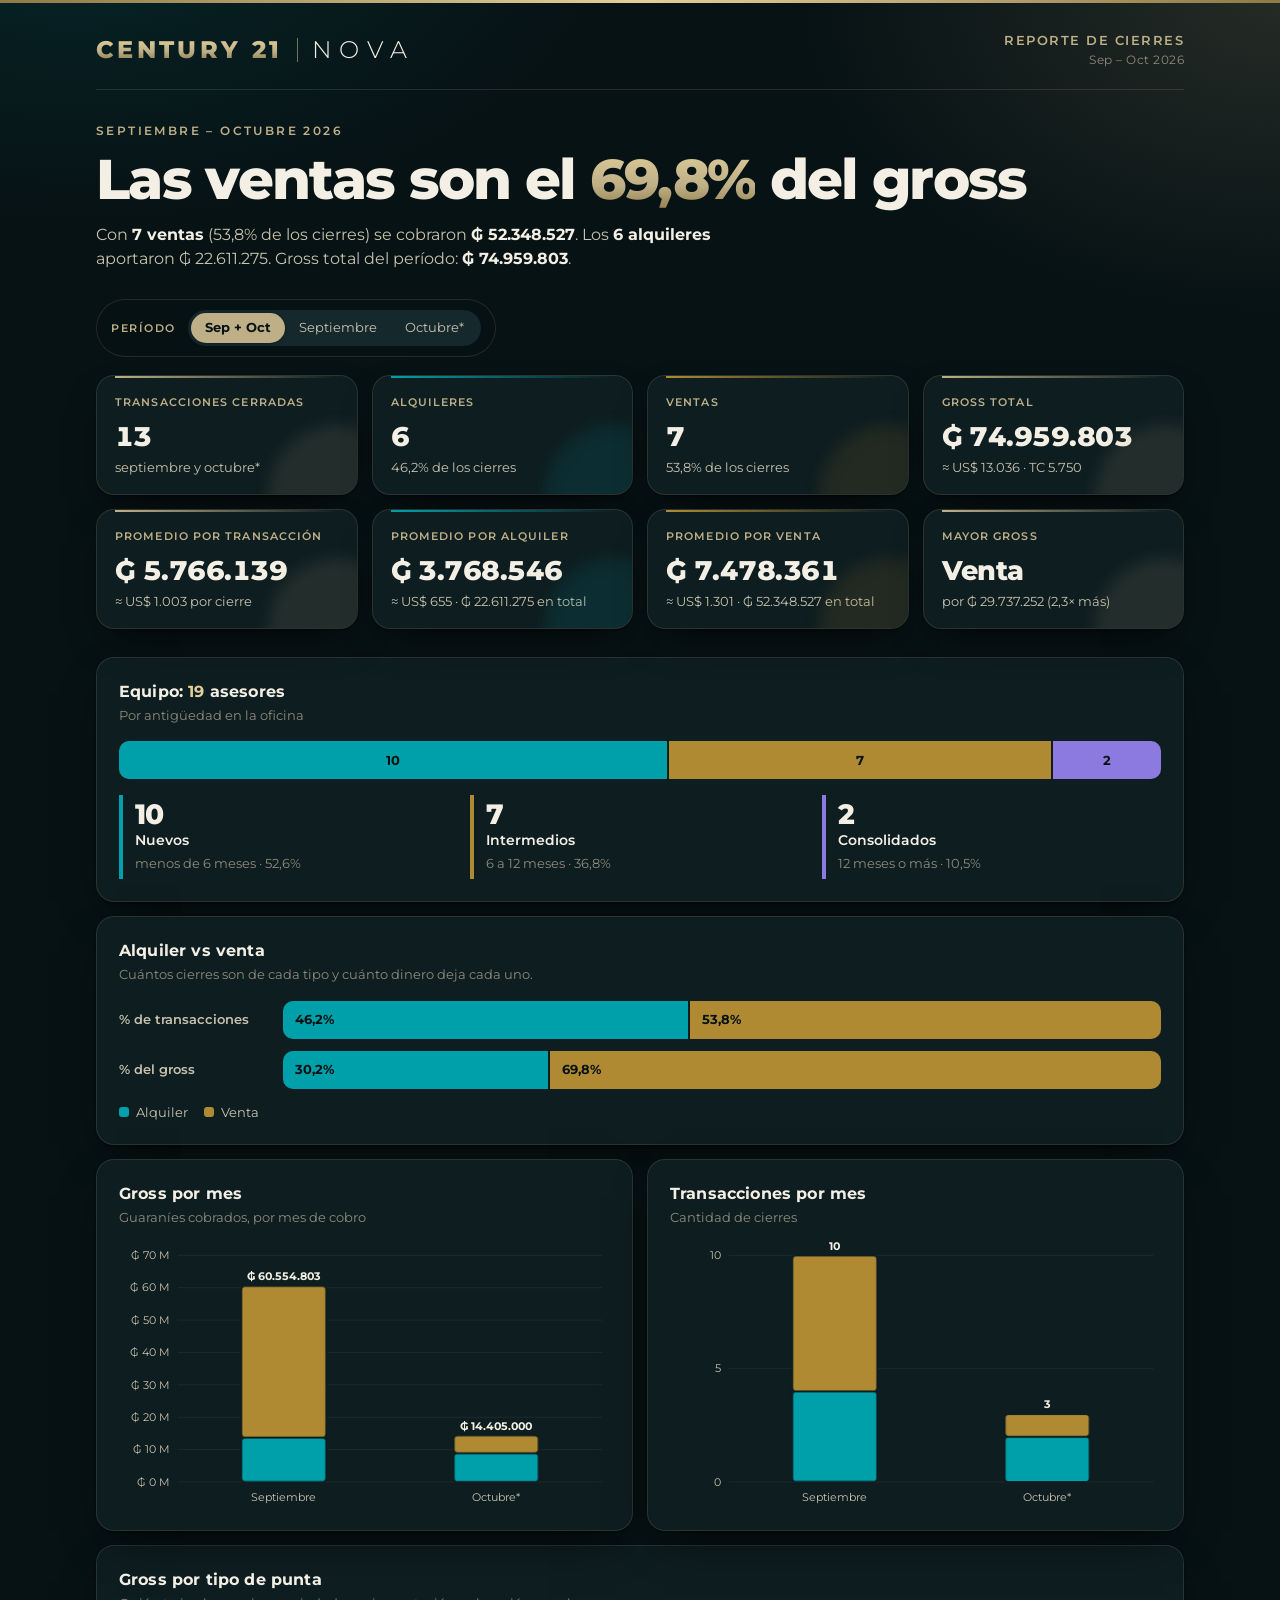
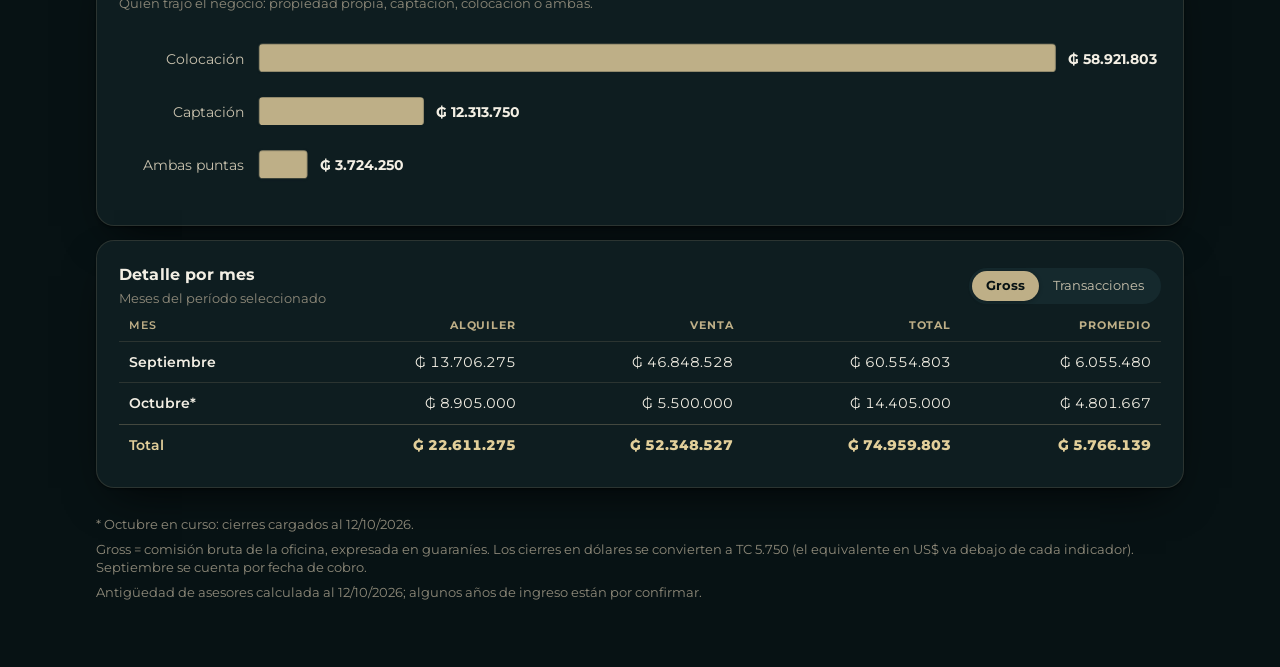
==== index.html @ 6dab2c0c "Reporte de cierres Century 21 Nova (sep-oct 2026) Co-Authored-By: Claude Opus 5.5 <noreply@anthropic" ====
<!doctype html>
<html lang="es">
<head>
<meta charset="utf-8">
<meta name="viewport" content="width=device-width, initial-scale=1">
<meta name="robots" content="noindex, nofollow">
<title>Cierres Nova Sep–Oct</title>
<meta name="description" content="Reporte de cierres de Century 21 Nova, septiembre y octubre 2026: equipo, alquileres vs ventas, gross y promedios.">
<link rel="preconnect" href="https://fonts.googleapis.com">
<link rel="preconnect" href="https://fonts.gstatic.com" crossorigin>
<link rel="stylesheet" href="https://fonts.googleapis.com/css2?family=Montserrat:wght@300;400;600;700;800&display=swap">
<link rel="stylesheet" href="style.css">
</head>
<body>
<div class="wrap">

  <header class="top">
    <div class="logo-c21" role="img" aria-label="Century 21 Nova">
      <span class="word">CENTURY 21</span><span class="bar"></span><span class="nova">NOVA</span>
    </div>
    <div class="meta"><b>Reporte de cierres</b>Sep – Oct 2026</div>
  </header>

  <section class="hero">
    <div class="eyebrow" id="eyebrow">Septiembre – octubre 2026</div>
    <h1><span id="heroLead">Las ventas son el</span> <span class="grad" id="heroPct">—</span> del gross</h1>
    <p id="heroTxt"></p>
  </section>

  <nav class="filtro" aria-label="Filtrar por mes">
    <span>Período</span>
    <div class="seg" id="periodo" role="group" aria-label="Período">
      <button type="button" data-p="todo" aria-pressed="true">Sep + Oct</button>
      <button type="button" data-p="sep" aria-pressed="false">Septiembre</button>
      <button type="button" data-p="oct" aria-pressed="false">Octubre*</button>
    </div>
  </nav>

  <section class="kpis" aria-label="Indicadores principales">
    <div class="kpi"><small>Transacciones cerradas</small><div class="v" data-n="total" data-f="int">0</div><div class="s" id="sTotal"></div></div>
    <div class="kpi alq"><small>Alquileres</small><div class="v" data-n="alqN" data-f="int">0</div><div class="s" id="sAlq"></div></div>
    <div class="kpi ven"><small>Ventas</small><div class="v" data-n="venN" data-f="int">0</div><div class="s" id="sVen"></div></div>
    <div class="kpi"><small>Gross total</small><div class="v" data-n="gross" data-f="gs">0</div><div class="s" id="sGross"></div></div>
  </section>
  <section class="kpis second" aria-label="Promedios">
    <div class="kpi"><small>Promedio por transacción</small><div class="v" data-n="avg" data-f="gs">0</div><div class="s" id="sAvg"></div></div>
    <div class="kpi alq"><small>Promedio por alquiler</small><div class="v" data-n="avgAlq" data-f="gs">0</div><div class="s" id="sAvgAlq"></div></div>
    <div class="kpi ven"><small>Promedio por venta</small><div class="v" data-n="avgVen" data-f="gs">0</div><div class="s" id="sAvgVen"></div></div>
    <div class="kpi"><small>Mayor gross</small><div class="v" id="winner">—</div><div class="s" id="diff"></div></div>
  </section>

  <section class="card versus">
    <h2>Equipo: <span id="nEquipo">19</span> asesores</h2>
    <p class="sub">Por antigüedad en la oficina</p>
    <div class="bar100 team" id="bEquipo"></div>
    <div class="team-list" id="equipo"></div>
  </section>

  <section class="card versus">
    <h2>Alquiler vs venta</h2>
    <p class="sub">Cuántos cierres son de cada tipo y cuánto dinero deja cada uno.</p>
    <div class="vs-row"><span>% de transacciones</span><div class="bar100" id="bTrans"></div></div>
    <div class="vs-row"><span>% del gross</span><div class="bar100" id="bGross"></div></div>
    <div class="legend"><span style="--c:var(--alq)">Alquiler</span><span style="--c:var(--ven)">Venta</span></div>
  </section>

  <section class="grid2">
    <div class="card"><h2>Gross por mes</h2><p class="sub">Guaraníes cobrados, por mes de cobro</p><svg class="chart" id="cGross" role="img" aria-label="Gross por mes, alquiler y venta"></svg></div>
    <div class="card"><h2>Transacciones por mes</h2><p class="sub">Cantidad de cierres</p><svg class="chart" id="cTrans" role="img" aria-label="Transacciones por mes, alquiler y venta"></svg></div>
  </section>

  <section class="card" style="margin-bottom:14px">
    <h2>Gross por tipo de punta</h2>
    <p class="sub">Quién trajo el negocio: propiedad propia, captación, colocación o ambas.</p>
    <svg class="chart" id="cLados" role="img" aria-label="Gross por tipo de punta"></svg>
  </section>

  <section class="card">
    <div class="head-row">
      <div><h2>Detalle por mes</h2><p class="sub" style="margin-bottom:0">Meses del período seleccionado</p></div>
      <div class="seg" id="vista" role="group" aria-label="Vista">
        <button type="button" data-v="gross" aria-pressed="true">Gross</button>
        <button type="button" data-v="trans" aria-pressed="false">Transacciones</button>
      </div>
    </div>
    <div class="scroll"><table id="tbl"></table></div>
  </section>

  <footer class="foot">
    <p>* Octubre en curso: cierres cargados al 12/10/2026.</p>
    <p>Gross = comisión bruta de la oficina, expresada en guaraníes. Los cierres en dólares se convierten a TC 5.750 (el equivalente en US$ va debajo de cada indicador). Septiembre se cuenta por fecha de cobro.</p>
    <p>Antigüedad de asesores calculada al 12/10/2026; algunos años de ingreso están por confirmar.</p>
  </footer>
</div>
<div class="tip" id="tip" role="status"></div>

<script>
/* Datos agregados (sin nombres de clientes ni teléfonos) */
/* Octubre: cierres al 12/10 (mes en curso). Montos en Gs convertidos a USD con TC 5.750 */
const TC = 5750;
const D = {
  meses: ['Septiembre', 'Octubre*'],
  alq:  { n: [4, 2], g: [2383.70, 1430000 / TC + 1300] },
  ven:  { n: [6, 1], g: [8147.57, 5500000 / TC] },
  lados: [
    { k: 'Colocación',   n: [8, 1], g: [8947.27, 1300] },
    { k: 'Captación',    n: [1, 1], g: [1185.00, 5500000 / TC] },
    { k: 'Ambas puntas', n: [1, 1], g: [399.00, 1430000 / TC] }
  ],
  /* Asesores por antigüedad al 12/10/2026 (años de ingreso por confirmar) */
  equipo: [
    { k: 'Nuevos', d: 'menos de 6 meses', n: 10, c: 'var(--alq)' },
    { k: 'Intermedios', d: '6 a 12 meses', n: 7, c: 'var(--ven)' },
    { k: 'Consolidados', d: '12 meses o más', n: 2, c: 'var(--aqua)' }
  ]
};
const PERIODOS = {
  todo: { idx: [0, 1], label: 'septiembre y octubre*', eyebrow: 'Septiembre – octubre 2026' },
  sep:  { idx: [0],    label: 'septiembre', eyebrow: 'Septiembre 2026 · último mes cerrado' },
  oct:  { idx: [1],    label: 'octubre* (en curso)', eyebrow: 'Octubre 2026 · en curso al 12/10' }
};

const sum = a => a.reduce((x, y) => x + y, 0);
const pick = (arr, idx) => idx.map(i => arr[i]);
const div = (a, b) => b ? a / b : 0;
/* Moneda principal: guaraníes. Los datos están en USD y se convierten con TC */
const fmtN = v => Math.round(v).toLocaleString('es-PY');
const gs = v => '₲ ' + fmtN(v * TC);          // USD -> texto en Gs
const gsRaw = v => '₲ ' + fmtN(v);            // valor ya en Gs
const gsM = v => '₲ ' + (v / 1e6).toLocaleString('es-PY', { maximumFractionDigits: 1 }) + ' M';
const dol = v => 'US$ ' + fmtN(v);
const pct = v => (v * 100).toFixed(1).replace('.', ',') + '%';
const $ = s => document.querySelector(s);
const NS = 'http://www.w3.org/2000/svg';
const el = (tag, attrs = {}, parent) => {
  const e = document.createElementNS(NS, tag);
  for (const k in attrs) e.setAttribute(k, attrs[k]);
  if (parent) parent.appendChild(e);
  return e;
};
const reduce = matchMedia('(prefers-reduced-motion: reduce)').matches;
const twoFrames = fn => requestAnimationFrame(() => requestAnimationFrame(fn));

function totales(idx) {
  const T = {
    alqN: sum(pick(D.alq.n, idx)), venN: sum(pick(D.ven.n, idx)),
    alqG: sum(pick(D.alq.g, idx)), venG: sum(pick(D.ven.g, idx))
  };
  T.total = T.alqN + T.venN; T.gross = T.alqG + T.venG;
  T.avg = div(T.gross, T.total); T.avgAlq = div(T.alqG, T.alqN); T.avgVen = div(T.venG, T.venN);
  return T;
}
let T = totales([0, 1]);

/* ---- Tooltip ---- */
const tip = $('#tip');
function showTip(e, html) {
  tip.innerHTML = html; tip.classList.add('on');
  const w = tip.offsetWidth;
  tip.style.left = Math.min(innerWidth - w - 8, Math.max(8, e.clientX + 14)) + 'px';
  tip.style.top = (e.clientY + 16) + 'px';
}
const hideTip = () => tip.classList.remove('on');

/* ---- Equipo (no depende del filtro) ---- */
(function () {
  const tot = sum(D.equipo.map(e => e.n)), bar = $('#bEquipo'), list = $('#equipo');
  $('#nEquipo').textContent = tot;
  D.equipo.forEach(e => {
    const i = document.createElement('i'); i.style.background = e.c; i.textContent = e.n;
    i.title = `${e.k} (${e.d}): ${e.n} asesores`;
    bar.appendChild(i);
    twoFrames(() => { i.style.width = (e.n / tot * 100) + '%'; });
    const li = document.createElement('div'); li.className = 'team-item'; li.style.setProperty('--c', e.c);
    li.innerHTML = `<b>${e.n}</b><span>${e.k}</span><small>${e.d} · ${pct(e.n / tot)}</small>`;
    list.appendChild(li);
  });
})();

/* ---- Contadores animados (desde el valor actual al nuevo) ---- */
function contadores() {
  document.querySelectorAll('[data-n]').forEach(n => {
    const end = T[n.dataset.n], f = n.dataset.f === 'gs' ? gs : v => Math.round(v);
    const start = Number(n.dataset.cur || 0); n.dataset.cur = end;
    if (reduce) { n.textContent = f(end); return; }
    const t0 = performance.now(), dur = 800;
    const tick = t => {
      const p = Math.min(1, (t - t0) / dur), e = 1 - Math.pow(1 - p, 3);
      n.textContent = f(start + (end - start) * e);
      if (p < 1) requestAnimationFrame(tick);
    };
    requestAnimationFrame(tick);
  });
}

/* ---- Barras 100% ---- */
function bar100(id, a, v, label) {
  const box = $(id), tot = a + v;
  if (!box.children.length) {
    ['a', 'v'].forEach(c => { const i = document.createElement('i'); i.className = c; box.appendChild(i); });
  }
  [[box.children[0], a, 'Alquiler: '], [box.children[1], v, 'Venta: ']].forEach(([i, x, name]) => {
    i.textContent = x ? pct(div(x, tot)) : '';
    i.title = name + label(x);
    twoFrames(() => { i.style.width = (div(x, tot) * 100) + '%'; });
  });
}

/* ---- Columnas apiladas por mes (los meses fuera del filtro quedan atenuados) ---- */
function stacked(id, a, v, fmt, title, idx, tickFmt = fmt) {
  const svg = $(id); svg.innerHTML = '';
  const W = 520, H = 280, m = { l: 62, r: 8, t: 12, b: 28 }, iw = W - m.l - m.r, ih = H - m.t - m.b;
  svg.setAttribute('viewBox', `0 0 ${W} ${H}`);
  const tot = a.map((x, i) => x + v[i]);
  const rawMax = Math.max(...tot), mag = Math.pow(10, Math.floor(Math.log10(rawMax)));
  const step = mag / (rawMax / mag > 5 ? 1 : 2), max = Math.ceil(rawMax / step) * step;
  for (let t = 0; t <= max + 1e-9; t += step) {
    const y = m.t + ih - t / max * ih;
    el('line', { x1: m.l, x2: W - m.r, y1: y, y2: y, class: 'grid' }, svg);
    el('text', { x: m.l - 8, y: y + 4, 'text-anchor': 'end' }, svg).textContent = tickFmt(t);
  }
  const cols = D.meses.length, bw = Math.min(90, iw / cols * .5);
  D.meses.forEach((mes, i) => {
    const off = !idx.includes(i);
    const cx = m.l + iw / cols * (i + .5);
    const g = el('g', { class: 'grow' + (off ? ' off' : ''), style: `animation-delay:${i * .1}s` }, svg);
    let y = m.t + ih;
    [[a[i], 'alq', 'Alquiler'], [v[i], 'ven', 'Venta']].forEach(([val, c, name]) => {
      if (!val) return;
      const h = val / max * ih; y -= h;
      const r = el('rect', { x: cx - bw / 2, y, width: bw, height: h, rx: 4, class: 'seg', fill: `var(--${c})` }, g);
      r.addEventListener('mousemove', e => showTip(e, `<b>${mes} · ${name}</b>${title}: ${fmt(val)}`));
      r.addEventListener('mouseleave', hideTip);
    });
    el('text', { x: cx, y: H - 8, 'text-anchor': 'middle', class: off ? 'off' : '' }, svg).textContent = mes;
    el('text', { x: cx, y: y - 6, 'text-anchor': 'middle', class: 'val' + (off ? ' off' : '') }, svg).textContent = fmt(tot[i]);
  });
}

/* ---- Barras horizontales: lados ---- */
function lados(idx) {
  const svg = $('#cLados'); svg.innerHTML = '';
  const rows = D.lados.map(d => ({ k: d.k, n: sum(pick(d.n, idx)), g: sum(pick(d.g, idx)) }))
    .filter(d => d.n).sort((x, y) => y.g - x.g);
  const W = 900, rowH = 46, m = { l: 120, r: 90, t: 6 }, H = m.t + rowH * rows.length + 6;
  svg.setAttribute('viewBox', `0 0 ${W} ${H}`);
  const max = Math.max(...rows.map(d => d.g)), iw = W - m.l - m.r;
  rows.forEach((d, i) => {
    const y = m.t + i * rowH, w = d.g / max * iw;
    el('text', { x: m.l - 12, y: y + 24, 'text-anchor': 'end' }, svg).textContent = d.k;
    const r = el('rect', { x: m.l, y: y + 6, width: w, height: 26, rx: 4, class: 'seg growx', fill: 'var(--gold)', style: `animation-delay:${i * .08}s` }, svg);
    el('text', { x: m.l + w + 10, y: y + 24, class: 'val' }, svg).textContent = gs(d.g);
    r.addEventListener('mousemove', e => showTip(e, `<b>${d.k}</b>${d.n} cierres · ${gs(d.g)}<br>Promedio ${gs(d.g / d.n)} · ${pct(div(d.g, T.gross))} del gross`));
    r.addEventListener('mouseleave', hideTip);
  });
}

/* ---- Tabla (vista alternable) ---- */
let vista = 'gross', sel = PERIODOS.todo.idx;
function table() {
  const g = vista === 'gross', f = g ? gs : String;
  const A = g ? D.alq.g : D.alq.n, V = g ? D.ven.g : D.ven.n;
  let h = `<thead><tr><th>Mes</th><th>Alquiler</th><th>Venta</th><th>Total</th>${g ? '<th>Promedio</th>' : ''}</tr></thead><tbody>`;
  sel.forEach(i => {
    const tn = D.alq.n[i] + D.ven.n[i];
    h += `<tr><td>${D.meses[i]}</td><td>${f(A[i])}</td><td>${f(V[i])}</td><td>${f(A[i] + V[i])}</td>${g ? `<td>${gs(div(D.alq.g[i] + D.ven.g[i], tn))}</td>` : ''}</tr>`;
  });
  const sa = sum(pick(A, sel)), sv = sum(pick(V, sel));
  h += `</tbody><tfoot><tr><td>Total</td><td>${f(sa)}</td><td>${f(sv)}</td><td>${f(sa + sv)}</td>${g ? `<td>${gs(T.avg)}</td>` : ''}</tr></tfoot>`;
  $('#tbl').innerHTML = h;
}
document.querySelectorAll('#vista button').forEach(b => b.addEventListener('click', () => {
  document.querySelectorAll('#vista button').forEach(x => x.setAttribute('aria-pressed', x === b));
  vista = b.dataset.v; table();
}));

/* ---- Render según período ---- */
function render(key) {
  const P = PERIODOS[key]; sel = P.idx; T = totales(sel);
  const ganaVenta = T.venG >= T.alqG, may = ganaVenta ? T.venG : T.alqG;
  $('#heroLead').textContent = ganaVenta ? 'Las ventas son el' : 'Los alquileres son el';
  $('#heroPct').textContent = pct(div(may, T.gross));
  $('#heroTxt').innerHTML =
    `Con <strong>${T.venN} ${T.venN === 1 ? "venta" : "ventas"}</strong> (${pct(div(T.venN, T.total))} de los cierres) se cobraron <strong>${gs(T.venG)}</strong>. ` +
    `${T.alqN === 1 ? "El" : "Los"} <strong>${T.alqN} ${T.alqN === 1 ? "alquiler" : "alquileres"}</strong> ${T.alqN === 1 ? "aportó" : "aportaron"} ${gs(T.alqG)}. Gross total del período: <strong>${gs(T.gross)}</strong>.`;
  $("#sTotal").textContent = P.label;
  $("#eyebrow").textContent = P.eyebrow;
  $('#sAlq').textContent = pct(div(T.alqN, T.total)) + ' de los cierres';
  $('#sVen').textContent = pct(div(T.venN, T.total)) + ' de los cierres';
  $('#sAvgAlq').textContent = '≈ ' + dol(T.avgAlq) + ' · ' + gs(T.alqG) + ' en total';
  $('#sAvgVen').textContent = '≈ ' + dol(T.avgVen) + ' · ' + gs(T.venG) + ' en total';
  $('#sGross').textContent = '≈ ' + dol(T.gross) + ' · TC ' + fmtN(TC);
  $('#sAvg').textContent = '≈ ' + dol(T.avg) + ' por cierre';
  $('#winner').textContent = ganaVenta ? 'Venta' : 'Alquiler';
  const menor = Math.min(T.venG, T.alqG);
  $('#diff').textContent = 'por ' + gs(Math.abs(T.venG - T.alqG)) + (menor ? ' (' + (may / menor).toFixed(1).replace('.', ',') + '× más)' : '');
  contadores();
  bar100('#bTrans', T.alqN, T.venN, x => x + ' cierres');
  bar100('#bGross', T.alqG, T.venG, gs);
  stacked('#cGross', D.alq.g.map(x => x * TC), D.ven.g.map(x => x * TC), gsRaw, 'Gross', sel, gsM);
  stacked('#cTrans', D.alq.n, D.ven.n, v => String(v), 'Cierres', sel);
  lados(sel);
  table();
}

document.querySelectorAll('#periodo button').forEach(b => b.addEventListener('click', () => {
  document.querySelectorAll('#periodo button').forEach(x => x.setAttribute('aria-pressed', x === b));
  render(b.dataset.p);
}));
render('todo');
</script>
</body>
</html>
---- style.css ----
/* Reporte de cierres · Century 21 Nova — hoja de estilos
   Tema: dorado sobre negro petróleo */
:root {
  color-scheme: dark;
  --bg: #071214;            /* negro petróleo */
  --bg-glow-1: rgba(0, 160, 170, .14);
  --bg-glow-2: rgba(190, 175, 135, .16);
  --surface: #0e1d20;
  --surface-2: #15292d;
  --border: rgba(190, 175, 135, .16);
  --text: #f3efe4;
  --text-2: #c9c2ae;
  --text-3: #8f8a7a;
  --grid: rgba(243, 239, 228, .07);
  --gold: #beaf87;          /* dorado Century 21 */
  --gold-hi: #e2cf9a;
  --gold-lo: #8f7a45;
  --alq: #00a0aa;           /* alquiler  — petróleo */
  --ven: #b08a33;           /* venta     — dorado   */
  --aqua: #8c7ae0;          /* 3.ª serie (equipo)   */
  --on-mark: #071214;
  --shadow: 0 1px 2px rgba(0,0,0,.5), 0 18px 44px -18px rgba(0,0,0,.85);
  --radius: 18px;
  --font: "Montserrat", "Segoe UI", system-ui, -apple-system, Arial, sans-serif;
}

* { box-sizing: border-box; margin: 0; }
html { scroll-behavior: smooth; }
body {
  font-family: var(--font);
  background:
    radial-gradient(900px 520px at 6% -10%, var(--bg-glow-1), transparent 60%),
    radial-gradient(800px 520px at 100% 0%, var(--bg-glow-2), transparent 60%),
    var(--bg);
  background-attachment: fixed;
  color: var(--text);
  line-height: 1.5;
  -webkit-font-smoothing: antialiased;
}
body::before {               /* filete dorado superior */
  content: ""; position: fixed; inset: 0 0 auto 0; height: 3px; z-index: 5;
  background: linear-gradient(90deg, var(--gold-lo), var(--gold-hi), var(--gold-lo));
}
.wrap { max-width: 1120px; margin: 0 auto; padding: 32px 16px 64px; }

/* ---------- Cabecera / logo ---------- */
.top {
  display: flex; justify-content: space-between; align-items: center; gap: 12px;
  margin-bottom: 32px; padding-bottom: 20px; border-bottom: 1px solid var(--border);
}
.logo-c21 { display: flex; align-items: center; gap: 14px; text-decoration: none; }
.logo-c21 .word {
  font-weight: 800; font-size: clamp(18px, 3vw, 24px); letter-spacing: .14em; line-height: 1;
  background: linear-gradient(180deg, var(--gold-hi), var(--gold) 55%, var(--gold-lo));
  -webkit-background-clip: text; background-clip: text; color: transparent;
}
.logo-c21 .bar { width: 1px; align-self: stretch; background: var(--gold); opacity: .6; }
.logo-c21 .nova {
  font-weight: 300; font-size: clamp(18px, 3vw, 24px); letter-spacing: .32em; color: var(--text); line-height: 1;
}
.top .meta { font-size: 12px; color: var(--text-3); text-align: right; letter-spacing: .04em; }
.top .meta b { display: block; color: var(--gold); font-weight: 600; font-size: 12.5px; letter-spacing: .12em; text-transform: uppercase; }
.seg button:focus-visible { outline: 2px solid var(--gold); outline-offset: 2px; }

/* ---------- Hero ---------- */
.hero { margin-bottom: 28px; }
.eyebrow { font-size: 12px; letter-spacing: .2em; text-transform: uppercase; color: var(--gold); font-weight: 600; }
.hero h1 {
  font-size: clamp(30px, 6vw, 56px); line-height: 1.05; letter-spacing: -.03em; margin: 10px 0 14px; font-weight: 800;
}
.grad {
  background: linear-gradient(180deg, var(--gold-hi), var(--gold) 60%, var(--gold-lo));
  -webkit-background-clip: text; background-clip: text; color: transparent;
}
.hero p { color: var(--text-2); max-width: 640px; font-size: 16px; }
.hero strong { color: var(--text); }

/* ---------- KPIs ---------- */
.kpis { display: grid; grid-template-columns: repeat(4, 1fr); gap: 14px; margin-bottom: 14px; }
.kpi {
  position: relative; overflow: hidden; background: var(--surface); border: 1px solid var(--border);
  border-radius: var(--radius); padding: 18px 18px 16px; box-shadow: var(--shadow);
  transition: transform .2s; animation: rise .6s both;
}
.kpi:hover { transform: translateY(-3px); border-color: rgba(190, 175, 135, .45); }
.kpi::after {
  content: ""; position: absolute; inset: auto -20% -60% auto; width: 140px; height: 140px; border-radius: 50%;
  background: var(--accent, var(--gold)); opacity: .12; filter: blur(8px);
}
.kpi::before {
  content: ""; position: absolute; left: 18px; right: 18px; top: 0; height: 2px;
  background: linear-gradient(90deg, var(--accent, var(--gold)), transparent);
}
.kpi small { display: block; font-size: 11px; letter-spacing: .1em; text-transform: uppercase; color: var(--gold); font-weight: 600; }
.kpi .v { font-size: clamp(22px, 2.3vw, 27px); white-space: nowrap; font-weight: 800; letter-spacing: -.02em; margin-top: 6px; font-variant-numeric: tabular-nums; }
.kpi .s { font-size: 12.5px; color: var(--text-2); margin-top: 2px; }
.kpi.alq { --accent: var(--alq); }
.kpi.ven { --accent: var(--ven); }
.kpi:nth-child(2) { animation-delay: .06s; } .kpi:nth-child(3) { animation-delay: .12s; } .kpi:nth-child(4) { animation-delay: .18s; }
.kpis.second { margin-bottom: 28px; }
@keyframes rise { from { opacity: 0; transform: translateY(14px); } to { opacity: 1; transform: none; } }

/* ---------- Versus ---------- */
.card { background: var(--surface); border: 1px solid var(--border); border-radius: var(--radius); padding: 22px; box-shadow: var(--shadow); }
.card h2 { font-size: 16px; letter-spacing: .01em; }
.card h2 span { color: var(--gold-hi); }
.card .sub { font-size: 13px; color: var(--text-3); margin: 2px 0 16px; }
.versus { margin-bottom: 14px; }
.vs-row { display: grid; grid-template-columns: 150px 1fr; align-items: center; gap: 14px; margin: 12px 0; }
.vs-row > span { font-size: 13px; color: var(--text-2); font-weight: 600; }
.bar100 { display: flex; height: 38px; border-radius: 10px; overflow: hidden; background: var(--surface-2); }
.bar100 i {
  display: flex; align-items: center; padding-left: 12px; font-style: normal; font-size: 13px; font-weight: 700; color: var(--on-mark);
  width: 0; transition: width 1.1s cubic-bezier(.2,.8,.2,1); white-space: nowrap; overflow: hidden;
}
.bar100 i + i { border-left: 2px solid var(--surface); }
.bar100 .a { background: var(--alq); } .bar100 .v { background: var(--ven); }
.legend { display: flex; flex-wrap: wrap; gap: 16px; margin-top: 14px; font-size: 13px; color: var(--text-2); }
.legend span::before {
  content: ""; display: inline-block; width: 10px; height: 10px; border-radius: 3px; margin-right: 7px; background: var(--c);
}

/* ---------- Gráficas ---------- */
.grid2 { display: grid; grid-template-columns: 1fr 1fr; gap: 14px; margin-bottom: 14px; }
.chart { width: 100%; height: auto; display: block; overflow: visible; }
.chart text { font-family: var(--font); fill: var(--text-2); font-size: 12px; }
.chart .grid { stroke: var(--grid); stroke-width: 1; }
.chart .seg { stroke: var(--surface); stroke-width: 2; transition: opacity .15s, filter .15s; cursor: pointer; }
.chart .seg:hover { filter: brightness(1.12); }
.chart .val { fill: var(--text); font-weight: 700; }
.grow { transform-box: fill-box; transform-origin: bottom; animation: grow .9s cubic-bezier(.2,.8,.2,1) both; }
@keyframes grow { from { transform: scaleY(0); } to { transform: scaleY(1); } }
.growx { transform-box: fill-box; transform-origin: left; animation: growx .9s cubic-bezier(.2,.8,.2,1) both; }
@keyframes growx { from { transform: scaleX(0); } to { transform: scaleX(1); } }

.tip {
  position: fixed; z-index: 10; pointer-events: none; opacity: 0; transform: translateY(4px);
  transition: opacity .12s, transform .12s; background: #f3efe4; color: #071214; border-top: 2px solid var(--gold);
  padding: 8px 12px; border-radius: 10px; font-size: 12.5px; line-height: 1.45; box-shadow: 0 10px 30px rgba(0,0,0,.35);
}
.tip.on { opacity: 1; transform: none; }
.tip b { display: block; font-size: 13px; }

/* ---------- Tabla ---------- */
.head-row { display: flex; justify-content: space-between; align-items: center; flex-wrap: wrap; gap: 10px; }
.seg { display: inline-flex; background: var(--surface-2); border-radius: 999px; padding: 3px; }
.seg button {
  font: inherit; font-size: 12.5px; border: 0; background: transparent; color: var(--text-2);
  padding: 6px 14px; border-radius: 999px; cursor: pointer;
}
.seg button[aria-pressed="true"] { background: var(--gold); color: var(--on-mark); box-shadow: 0 1px 4px rgba(0,0,0,.3); font-weight: 700; }
.scroll { overflow-x: auto; }
table { width: 100%; border-collapse: collapse; font-size: 13.5px; font-variant-numeric: tabular-nums; }
th { text-align: right; font-size: 11px; letter-spacing: .08em; text-transform: uppercase; color: var(--gold); padding: 8px 10px; border-bottom: 1px solid var(--border); }
td { text-align: right; padding: 10px; border-bottom: 1px solid var(--border); }
th:first-child, td:first-child { text-align: left; font-weight: 600; }
tfoot td { font-weight: 800; border-bottom: 0; color: var(--gold-hi); }
[hidden] { display: none !important; }

.foot { margin-top: 28px; font-size: 12.5px; color: var(--text-3); }
.foot p + p { margin-top: 6px; }

/* ---------- Responsive ---------- */
@media (max-width: 860px) {
  .kpis { grid-template-columns: repeat(2, 1fr); }
  .grid2 { grid-template-columns: 1fr; }
}
@media (max-width: 520px) {
  .vs-row { grid-template-columns: 1fr; gap: 4px; }
  .card { padding: 16px; }
}
@media (prefers-reduced-motion: reduce) {
  *, *::before, *::after { animation: none !important; transition: none !important; }
}

/* ---------- Equipo ---------- */
.bar100.team i { justify-content: center; padding-left: 0; }
.team-list { display: grid; grid-template-columns: repeat(3, 1fr); gap: 12px; margin-top: 16px; }
.team-item { border-left: 4px solid var(--c); padding: 4px 0 4px 12px; }
.team-item b { display: block; font-size: 28px; font-weight: 800; letter-spacing: -.02em; line-height: 1.1; }
.team-item span { display: block; font-size: 14px; font-weight: 600; }
.team-item small { font-size: 12.5px; color: var(--text-3); }
@media (max-width: 520px) { .team-list { grid-template-columns: 1fr; } }

/* ---------- Filtro de período ---------- */
.filtro {
  position: sticky; top: 3px; z-index: 4; display: flex; align-items: center; gap: 12px; flex-wrap: wrap;
  margin: 0 0 18px; padding: 10px 14px; border: 1px solid var(--border); border-radius: 999px;
  background: rgba(7, 18, 20, .82); backdrop-filter: blur(10px); -webkit-backdrop-filter: blur(10px);
  width: fit-content; max-width: 100%;
}
.filtro > span { font-size: 11px; letter-spacing: .14em; text-transform: uppercase; color: var(--gold); font-weight: 600; }
.chart .off { opacity: .22; transition: opacity .2s; }
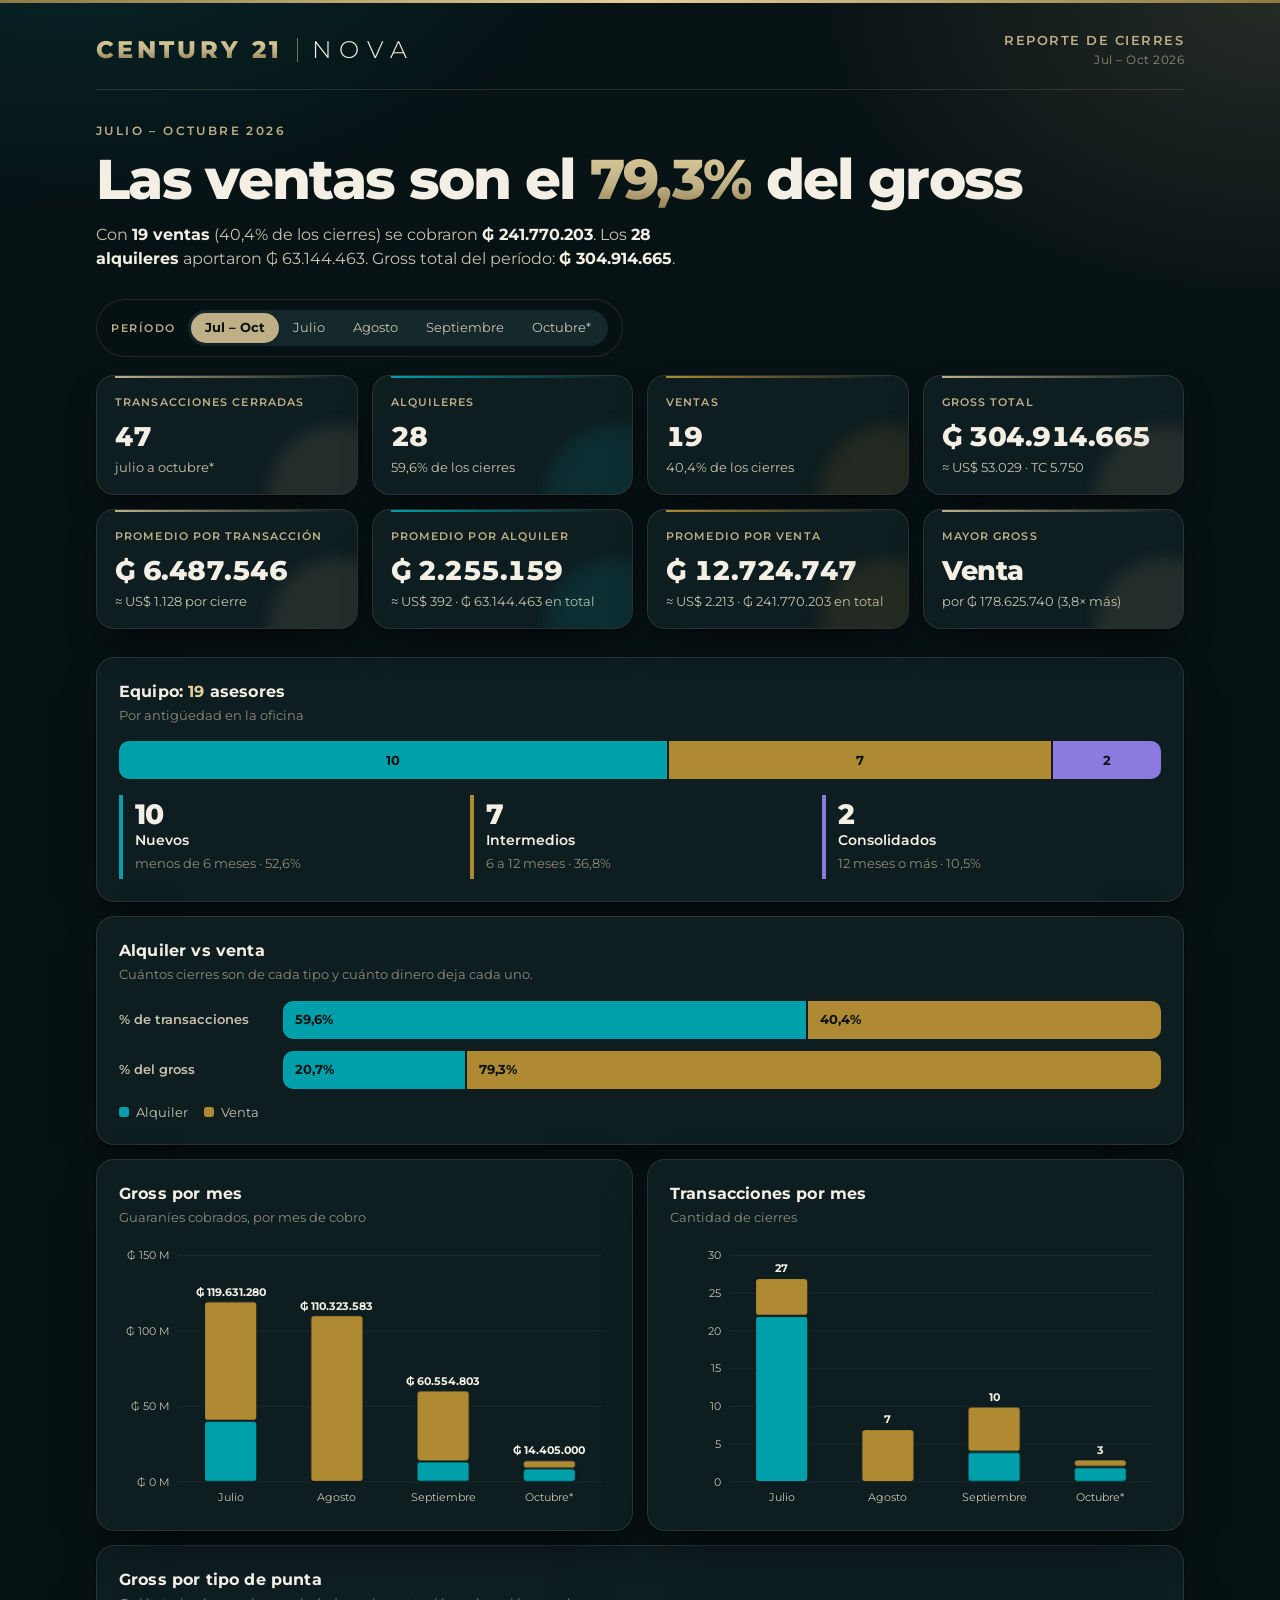
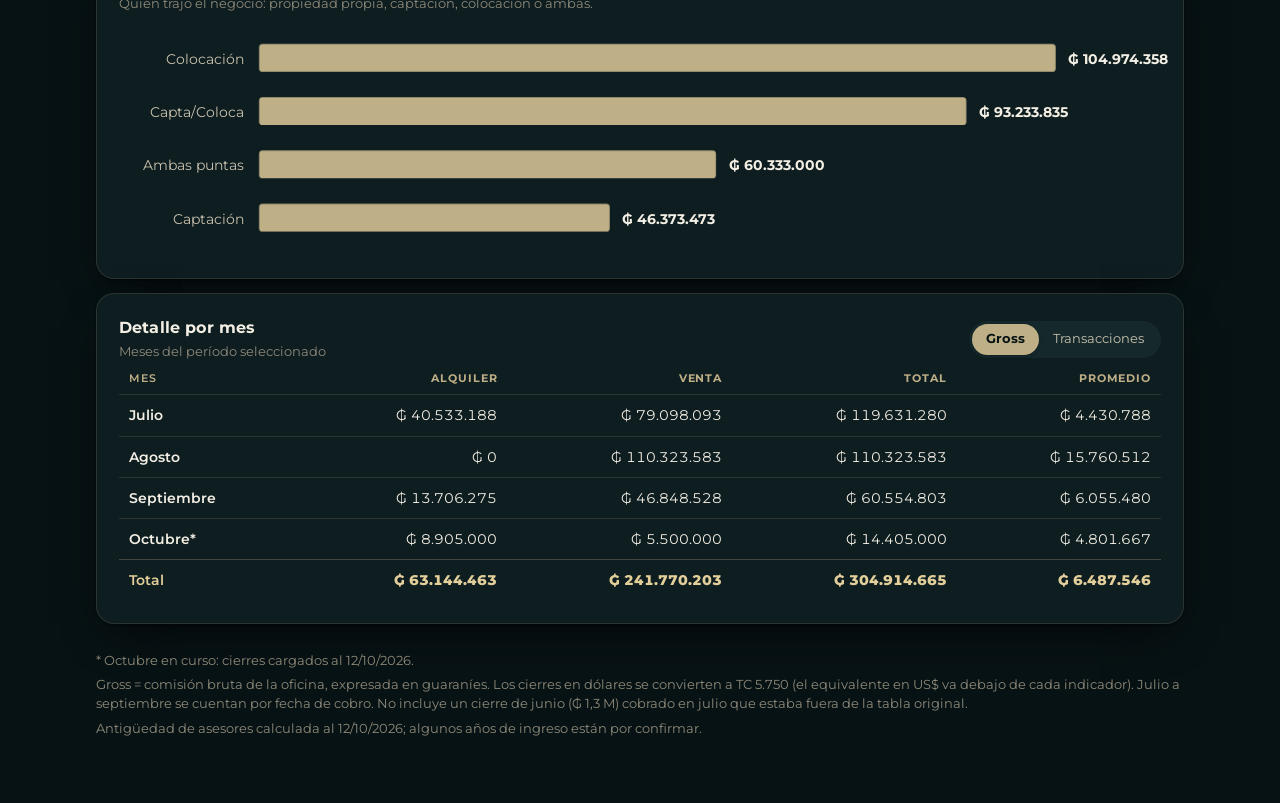
==== commit dcc6d3a7: "Agregar julio y agosto al reporte (jul-oct 2026) Co-Authored-By: Claude Opus 5.5 <noreply@anthropic." ====
--- a/index.html
+++ b/index.html
@@ -4,8 +4,8 @@
 <meta charset="utf-8">
 <meta name="viewport" content="width=device-width, initial-scale=1">
 <meta name="robots" content="noindex, nofollow">
-<title>Cierres Nova Sep–Oct</title>
-<meta name="description" content="Reporte de cierres de Century 21 Nova, septiembre y octubre 2026: equipo, alquileres vs ventas, gross y promedios.">
+<title>Cierres Nova Jul–Oct</title>
+<meta name="description" content="Reporte de cierres de Century 21 Nova, julio a octubre 2026: equipo, alquileres vs ventas, gross y promedios.">
 <link rel="preconnect" href="https://fonts.googleapis.com">
 <link rel="preconnect" href="https://fonts.gstatic.com" crossorigin>
 <link rel="stylesheet" href="https://fonts.googleapis.com/css2?family=Montserrat:wght@300;400;600;700;800&display=swap">
@@ -18,11 +18,11 @@
     <div class="logo-c21" role="img" aria-label="Century 21 Nova">
       <span class="word">CENTURY 21</span><span class="bar"></span><span class="nova">NOVA</span>
     </div>
-    <div class="meta"><b>Reporte de cierres</b>Sep – Oct 2026</div>
+    <div class="meta"><b>Reporte de cierres</b>Jul – Oct 2026</div>
   </header>
 
   <section class="hero">
-    <div class="eyebrow" id="eyebrow">Septiembre – octubre 2026</div>
+    <div class="eyebrow" id="eyebrow">Julio – octubre 2026</div>
     <h1><span id="heroLead">Las ventas son el</span> <span class="grad" id="heroPct">—</span> del gross</h1>
     <p id="heroTxt"></p>
   </section>
@@ -30,7 +30,9 @@
   <nav class="filtro" aria-label="Filtrar por mes">
     <span>Período</span>
     <div class="seg" id="periodo" role="group" aria-label="Período">
-      <button type="button" data-p="todo" aria-pressed="true">Sep + Oct</button>
+      <button type="button" data-p="todo" aria-pressed="true">Jul – Oct</button>
+      <button type="button" data-p="jul" aria-pressed="false">Julio</button>
+      <button type="button" data-p="ago" aria-pressed="false">Agosto</button>
       <button type="button" data-p="sep" aria-pressed="false">Septiembre</button>
       <button type="button" data-p="oct" aria-pressed="false">Octubre*</button>
     </div>
@@ -88,7 +90,7 @@
 
   <footer class="foot">
     <p>* Octubre en curso: cierres cargados al 12/10/2026.</p>
-    <p>Gross = comisión bruta de la oficina, expresada en guaraníes. Los cierres en dólares se convierten a TC 5.750 (el equivalente en US$ va debajo de cada indicador). Septiembre se cuenta por fecha de cobro.</p>
+    <p>Gross = comisión bruta de la oficina, expresada en guaraníes. Los cierres en dólares se convierten a TC 5.750 (el equivalente en US$ va debajo de cada indicador). Julio a septiembre se cuentan por fecha de cobro. No incluye un cierre de junio (₲ 1,3 M) cobrado en julio que estaba fuera de la tabla original.</p>
     <p>Antigüedad de asesores calculada al 12/10/2026; algunos años de ingreso están por confirmar.</p>
   </footer>
 </div>
@@ -99,13 +101,14 @@
 /* Octubre: cierres al 12/10 (mes en curso). Montos en Gs convertidos a USD con TC 5.750 */
 const TC = 5750;
 const D = {
-  meses: ['Septiembre', 'Octubre*'],
-  alq:  { n: [4, 2], g: [2383.70, 1430000 / TC + 1300] },
-  ven:  { n: [6, 1], g: [8147.57, 5500000 / TC] },
+  meses: ['Julio', 'Agosto', 'Septiembre', 'Octubre*'],
+  alq:  { n: [22, 0, 4, 2], g: [7049.25, 0, 2383.70, 1430000 / TC + 1300] },
+  ven:  { n: [5, 7, 6, 1],  g: [13756.19, 19186.71, 8147.57, 5500000 / TC] },
   lados: [
-    { k: 'Colocación',   n: [8, 1], g: [8947.27, 1300] },
-    { k: 'Captación',    n: [1, 1], g: [1185.00, 5500000 / TC] },
-    { k: 'Ambas puntas', n: [1, 1], g: [399.00, 1430000 / TC] }
+    { k: 'Colocación',   n: [6, 0, 8, 1],  g: [8009.14, 0, 8947.27, 1300] },
+    { k: 'Capta/Coloca', n: [3, 5, 0, 0],  g: [1513.83, 14700.75, 0, 0] },
+    { k: 'Ambas puntas', n: [16, 0, 1, 1], g: [9845.00, 0, 399.00, 1430000 / TC] },
+    { k: 'Captación',    n: [2, 2, 1, 1],  g: [1437.47, 4485.96, 1185.00, 5500000 / TC] }
   ],
   /* Asesores por antigüedad al 12/10/2026 (años de ingreso por confirmar) */
   equipo: [
@@ -115,9 +118,11 @@
   ]
 };
 const PERIODOS = {
-  todo: { idx: [0, 1], label: 'septiembre y octubre*', eyebrow: 'Septiembre – octubre 2026' },
-  sep:  { idx: [0],    label: 'septiembre', eyebrow: 'Septiembre 2026 · último mes cerrado' },
-  oct:  { idx: [1],    label: 'octubre* (en curso)', eyebrow: 'Octubre 2026 · en curso al 12/10' }
+  todo: { idx: [0, 1, 2, 3], label: 'julio a octubre*', eyebrow: 'Julio – octubre 2026' },
+  jul:  { idx: [0], label: 'julio', eyebrow: 'Julio 2026' },
+  ago:  { idx: [1], label: 'agosto', eyebrow: 'Agosto 2026' },
+  sep:  { idx: [2], label: 'septiembre', eyebrow: 'Septiembre 2026 · último mes cerrado' },
+  oct:  { idx: [3], label: 'octubre* (en curso)', eyebrow: 'Octubre 2026 · en curso al 12/10' }
 };
 
 const sum = a => a.reduce((x, y) => x + y, 0);
@@ -150,7 +155,7 @@
   T.avg = div(T.gross, T.total); T.avgAlq = div(T.alqG, T.alqN); T.avgVen = div(T.venG, T.venN);
   return T;
 }
-let T = totales([0, 1]);
+let T = totales([0, 1, 2, 3]);
 
 /* ---- Tooltip ---- */
 const tip = $('#tip');
--- a/style.css
+++ b/style.css
@@ -143,7 +143,7 @@
 
 /* ---------- Tabla ---------- */
 .head-row { display: flex; justify-content: space-between; align-items: center; flex-wrap: wrap; gap: 10px; }
-.seg { display: inline-flex; background: var(--surface-2); border-radius: 999px; padding: 3px; }
+.seg { display: inline-flex; flex-wrap: wrap; background: var(--surface-2); border-radius: 999px; padding: 3px; }
 .seg button {
   font: inherit; font-size: 12.5px; border: 0; background: transparent; color: var(--text-2);
   padding: 6px 14px; border-radius: 999px; cursor: pointer;
@@ -191,3 +191,4 @@
 }
 .filtro > span { font-size: 11px; letter-spacing: .14em; text-transform: uppercase; color: var(--gold); font-weight: 600; }
 .chart .off { opacity: .22; transition: opacity .2s; }
+@media (max-width: 520px) { .filtro { border-radius: 16px; } .seg button { padding: 6px 10px; } }
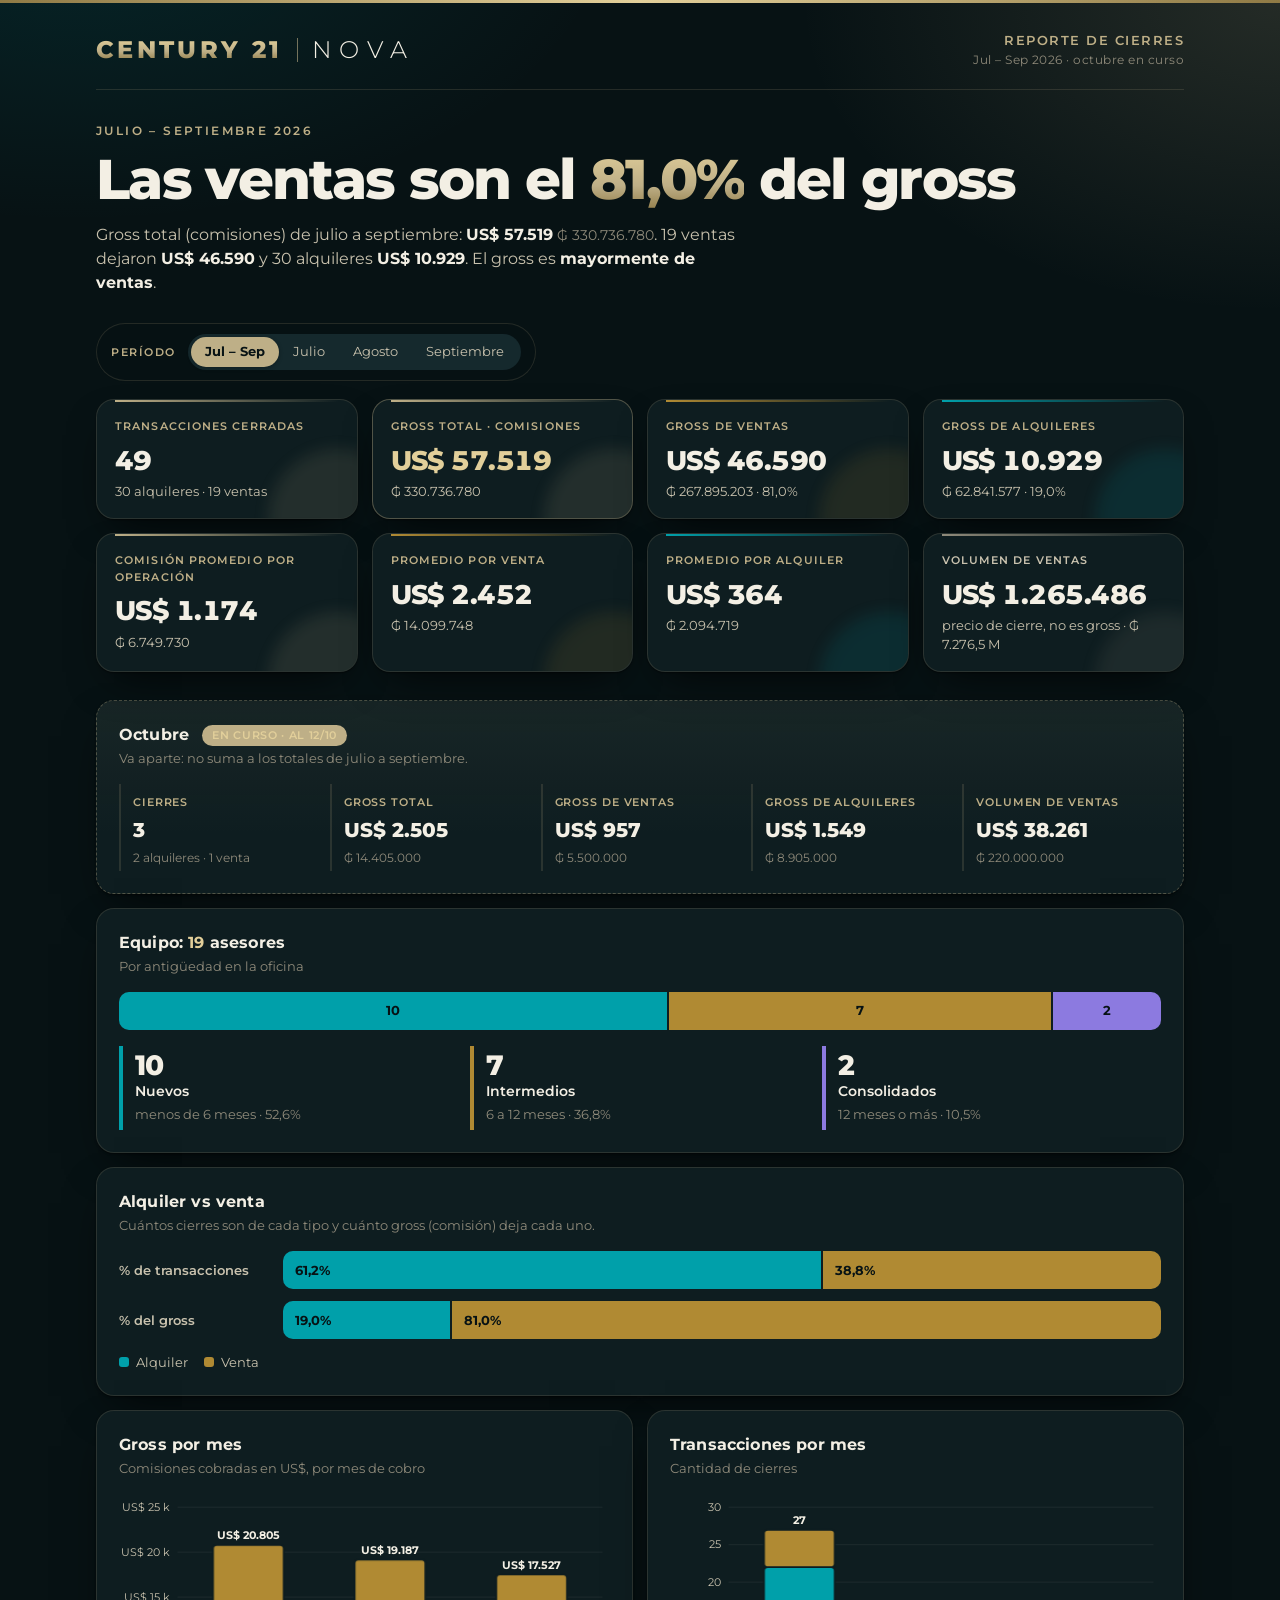
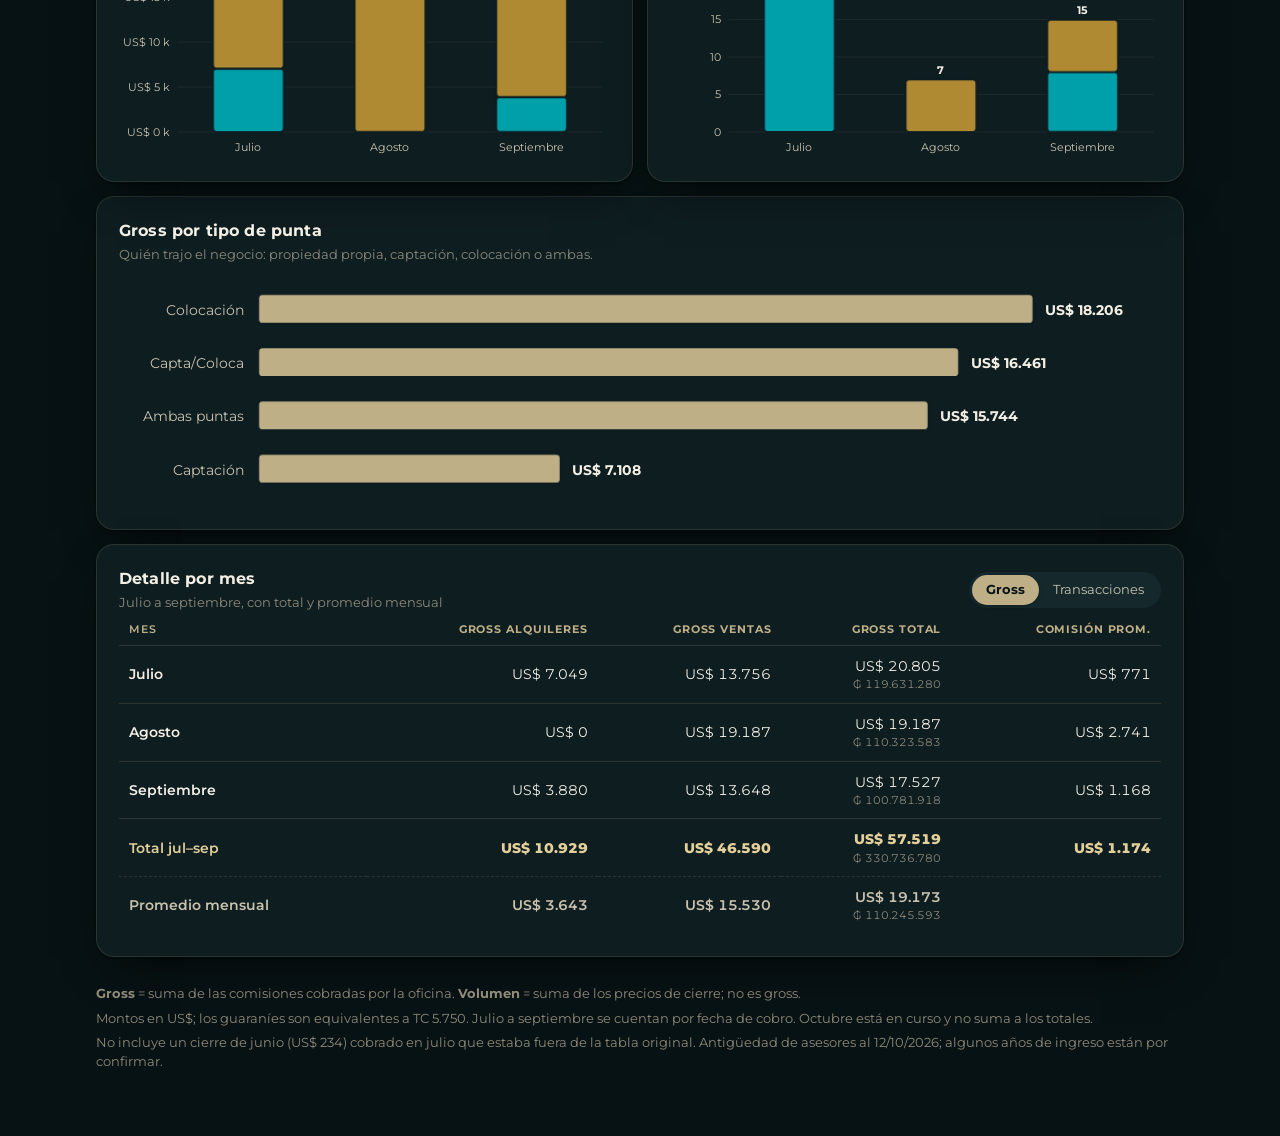
==== commit 7040b858: "Totales jul-sep con octubre aparte, gross separado en ventas y alquileres, US$ como moneda principal" ====
--- a/index.html
+++ b/index.html
@@ -4,8 +4,8 @@
 <meta charset="utf-8">
 <meta name="viewport" content="width=device-width, initial-scale=1">
 <meta name="robots" content="noindex, nofollow">
-<title>Cierres Nova Jul–Oct</title>
-<meta name="description" content="Reporte de cierres de Century 21 Nova, julio a octubre 2026: equipo, alquileres vs ventas, gross y promedios.">
+<title>Cierres Nova Jul–Sep</title>
+<meta name="description" content="Reporte de cierres de Century 21 Nova, julio a septiembre 2026, con octubre en curso aparte: gross de ventas y alquileres, volumen y promedios.">
 <link rel="preconnect" href="https://fonts.googleapis.com">
 <link rel="preconnect" href="https://fonts.gstatic.com" crossorigin>
 <link rel="stylesheet" href="https://fonts.googleapis.com/css2?family=Montserrat:wght@300;400;600;700;800&display=swap">
@@ -18,11 +18,11 @@
     <div class="logo-c21" role="img" aria-label="Century 21 Nova">
       <span class="word">CENTURY 21</span><span class="bar"></span><span class="nova">NOVA</span>
     </div>
-    <div class="meta"><b>Reporte de cierres</b>Jul – Oct 2026</div>
+    <div class="meta"><b>Reporte de cierres</b>Jul – Sep 2026 · octubre en curso</div>
   </header>
 
   <section class="hero">
-    <div class="eyebrow" id="eyebrow">Julio – octubre 2026</div>
+    <div class="eyebrow" id="eyebrow">Julio – septiembre 2026</div>
     <h1><span id="heroLead">Las ventas son el</span> <span class="grad" id="heroPct">—</span> del gross</h1>
     <p id="heroTxt"></p>
   </section>
@@ -30,25 +30,32 @@
   <nav class="filtro" aria-label="Filtrar por mes">
     <span>Período</span>
     <div class="seg" id="periodo" role="group" aria-label="Período">
-      <button type="button" data-p="todo" aria-pressed="true">Jul – Oct</button>
+      <button type="button" data-p="todo" aria-pressed="true">Jul – Sep</button>
       <button type="button" data-p="jul" aria-pressed="false">Julio</button>
       <button type="button" data-p="ago" aria-pressed="false">Agosto</button>
       <button type="button" data-p="sep" aria-pressed="false">Septiembre</button>
-      <button type="button" data-p="oct" aria-pressed="false">Octubre*</button>
     </div>
   </nav>
 
-  <section class="kpis" aria-label="Indicadores principales">
+  <section class="kpis" aria-label="Gross">
     <div class="kpi"><small>Transacciones cerradas</small><div class="v" data-n="total" data-f="int">0</div><div class="s" id="sTotal"></div></div>
-    <div class="kpi alq"><small>Alquileres</small><div class="v" data-n="alqN" data-f="int">0</div><div class="s" id="sAlq"></div></div>
-    <div class="kpi ven"><small>Ventas</small><div class="v" data-n="venN" data-f="int">0</div><div class="s" id="sVen"></div></div>
-    <div class="kpi"><small>Gross total</small><div class="v" data-n="gross" data-f="gs">0</div><div class="s" id="sGross"></div></div>
-  </section>
-  <section class="kpis second" aria-label="Promedios">
-    <div class="kpi"><small>Promedio por transacción</small><div class="v" data-n="avg" data-f="gs">0</div><div class="s" id="sAvg"></div></div>
-    <div class="kpi alq"><small>Promedio por alquiler</small><div class="v" data-n="avgAlq" data-f="gs">0</div><div class="s" id="sAvgAlq"></div></div>
-    <div class="kpi ven"><small>Promedio por venta</small><div class="v" data-n="avgVen" data-f="gs">0</div><div class="s" id="sAvgVen"></div></div>
-    <div class="kpi"><small>Mayor gross</small><div class="v" id="winner">—</div><div class="s" id="diff"></div></div>
+    <div class="kpi gold"><small>Gross total · comisiones</small><div class="v" data-n="gross" data-f="usd">0</div><div class="s" id="sGross"></div></div>
+    <div class="kpi ven"><small>Gross de ventas</small><div class="v" data-n="venG" data-f="usd">0</div><div class="s" id="sVenG"></div></div>
+    <div class="kpi alq"><small>Gross de alquileres</small><div class="v" data-n="alqG" data-f="usd">0</div><div class="s" id="sAlqG"></div></div>
+  </section>
+  <section class="kpis second" aria-label="Promedios y volumen">
+    <div class="kpi"><small>Comisión promedio por operación</small><div class="v" data-n="avg" data-f="usd">0</div><div class="s" id="sAvg"></div></div>
+    <div class="kpi ven"><small>Promedio por venta</small><div class="v" data-n="avgVen" data-f="usd">0</div><div class="s" id="sAvgVen"></div></div>
+    <div class="kpi alq"><small>Promedio por alquiler</small><div class="v" data-n="avgAlq" data-f="usd">0</div><div class="s" id="sAvgAlq"></div></div>
+    <div class="kpi vol"><small>Volumen de ventas</small><div class="v" data-n="venP" data-f="usd">0</div><div class="s" id="sVol"></div></div>
+  </section>
+
+  <section class="card oct" aria-label="Octubre en curso">
+    <div class="oct-head">
+      <div><h2>Octubre <span class="tag">en curso · al 12/10</span></h2>
+      <p class="sub">Va aparte: no suma a los totales de julio a septiembre.</p></div>
+    </div>
+    <div class="oct-grid" id="octGrid"></div>
   </section>
 
   <section class="card versus">
@@ -60,14 +67,14 @@
 
   <section class="card versus">
     <h2>Alquiler vs venta</h2>
-    <p class="sub">Cuántos cierres son de cada tipo y cuánto dinero deja cada uno.</p>
+    <p class="sub">Cuántos cierres son de cada tipo y cuánto gross (comisión) deja cada uno.</p>
     <div class="vs-row"><span>% de transacciones</span><div class="bar100" id="bTrans"></div></div>
     <div class="vs-row"><span>% del gross</span><div class="bar100" id="bGross"></div></div>
     <div class="legend"><span style="--c:var(--alq)">Alquiler</span><span style="--c:var(--ven)">Venta</span></div>
   </section>
 
   <section class="grid2">
-    <div class="card"><h2>Gross por mes</h2><p class="sub">Guaraníes cobrados, por mes de cobro</p><svg class="chart" id="cGross" role="img" aria-label="Gross por mes, alquiler y venta"></svg></div>
+    <div class="card"><h2>Gross por mes</h2><p class="sub">Comisiones cobradas en US$, por mes de cobro</p><svg class="chart" id="cGross" role="img" aria-label="Gross por mes, alquiler y venta"></svg></div>
     <div class="card"><h2>Transacciones por mes</h2><p class="sub">Cantidad de cierres</p><svg class="chart" id="cTrans" role="img" aria-label="Transacciones por mes, alquiler y venta"></svg></div>
   </section>
 
@@ -79,7 +86,7 @@
 
   <section class="card">
     <div class="head-row">
-      <div><h2>Detalle por mes</h2><p class="sub" style="margin-bottom:0">Meses del período seleccionado</p></div>
+      <div><h2>Detalle por mes</h2><p class="sub" style="margin-bottom:0">Julio a septiembre, con total y promedio mensual</p></div>
       <div class="seg" id="vista" role="group" aria-label="Vista">
         <button type="button" data-v="gross" aria-pressed="true">Gross</button>
         <button type="button" data-v="trans" aria-pressed="false">Transacciones</button>
@@ -89,27 +96,28 @@
   </section>
 
   <footer class="foot">
-    <p>* Octubre en curso: cierres cargados al 12/10/2026.</p>
-    <p>Gross = comisión bruta de la oficina, expresada en guaraníes. Los cierres en dólares se convierten a TC 5.750 (el equivalente en US$ va debajo de cada indicador). Julio a septiembre se cuentan por fecha de cobro. No incluye un cierre de junio (₲ 1,3 M) cobrado en julio que estaba fuera de la tabla original.</p>
-    <p>Antigüedad de asesores calculada al 12/10/2026; algunos años de ingreso están por confirmar.</p>
+    <p><b>Gross</b> = suma de las comisiones cobradas por la oficina. <b>Volumen</b> = suma de los precios de cierre; no es gross.</p>
+    <p>Montos en US$; los guaraníes son equivalentes a TC 5.750. Julio a septiembre se cuentan por fecha de cobro. Octubre está en curso y no suma a los totales.</p>
+    <p>No incluye un cierre de junio (US$ 234) cobrado en julio que estaba fuera de la tabla original. Antigüedad de asesores al 12/10/2026; algunos años de ingreso están por confirmar.</p>
   </footer>
 </div>
 <div class="tip" id="tip" role="status"></div>
 
 <script>
-/* Datos agregados (sin nombres de clientes ni teléfonos) */
-/* Octubre: cierres al 12/10 (mes en curso). Montos en Gs convertidos a USD con TC 5.750 */
+/* Datos agregados (sin nombres de clientes ni teléfonos). Montos en US$. */
 const TC = 5750;
 const D = {
-  meses: ['Julio', 'Agosto', 'Septiembre', 'Octubre*'],
-  alq:  { n: [22, 0, 4, 2], g: [7049.25, 0, 2383.70, 1430000 / TC + 1300] },
-  ven:  { n: [5, 7, 6, 1],  g: [13756.19, 19186.71, 8147.57, 5500000 / TC] },
+  meses: ['Julio', 'Agosto', 'Septiembre'],
+  alq: { n: [22, 0, 8], g: [7049.25, 0, 3879.72],   p: [7578.14, 0, 6483.96] },
+  ven: { n: [5, 7, 7],  g: [13756.19, 19186.71, 13647.57], p: [407728, 453989, 403768.66] },
   lados: [
-    { k: 'Colocación',   n: [6, 0, 8, 1],  g: [8009.14, 0, 8947.27, 1300] },
-    { k: 'Capta/Coloca', n: [3, 5, 0, 0],  g: [1513.83, 14700.75, 0, 0] },
-    { k: 'Ambas puntas', n: [16, 0, 1, 1], g: [9845.00, 0, 399.00, 1430000 / TC] },
-    { k: 'Captación',    n: [2, 2, 1, 1],  g: [1437.47, 4485.96, 1185.00, 5500000 / TC] }
+    { k: 'Colocación',   n: [6, 0, 11], g: [8009.14, 0, 10196.74] },
+    { k: 'Capta/Coloca', n: [3, 5, 1],  g: [1513.83, 14700.75, 246.55] },
+    { k: 'Ambas puntas', n: [16, 0, 2], g: [9845.00, 0, 5899.00] },
+    { k: 'Captación',    n: [2, 2, 1],  g: [1437.47, 4485.96, 1185.00] }
   ],
+  /* Octubre al 12/10: 2 cierres en Gs (convertidos a TC) y 1 en US$ */
+  oct: { alqN: 2, venN: 1, alqG: 1430000 / TC + 1300, venG: 5500000 / TC, venP: 220000000 / TC },
   /* Asesores por antigüedad al 12/10/2026 (años de ingreso por confirmar) */
   equipo: [
     { k: 'Nuevos', d: 'menos de 6 meses', n: 10, c: 'var(--alq)' },
@@ -118,23 +126,21 @@
   ]
 };
 const PERIODOS = {
-  todo: { idx: [0, 1, 2, 3], label: 'julio a octubre*', eyebrow: 'Julio – octubre 2026' },
+  todo: { idx: [0, 1, 2], label: 'julio a septiembre', eyebrow: 'Julio – septiembre 2026' },
   jul:  { idx: [0], label: 'julio', eyebrow: 'Julio 2026' },
   ago:  { idx: [1], label: 'agosto', eyebrow: 'Agosto 2026' },
-  sep:  { idx: [2], label: 'septiembre', eyebrow: 'Septiembre 2026 · último mes cerrado' },
-  oct:  { idx: [3], label: 'octubre* (en curso)', eyebrow: 'Octubre 2026 · en curso al 12/10' }
+  sep:  { idx: [2], label: 'septiembre', eyebrow: 'Septiembre 2026 · último mes cerrado' }
 };
 
 const sum = a => a.reduce((x, y) => x + y, 0);
 const pick = (arr, idx) => idx.map(i => arr[i]);
 const div = (a, b) => b ? a / b : 0;
-/* Moneda principal: guaraníes. Los datos están en USD y se convierten con TC */
 const fmtN = v => Math.round(v).toLocaleString('es-PY');
-const gs = v => '₲ ' + fmtN(v * TC);          // USD -> texto en Gs
-const gsRaw = v => '₲ ' + fmtN(v);            // valor ya en Gs
-const gsM = v => '₲ ' + (v / 1e6).toLocaleString('es-PY', { maximumFractionDigits: 1 }) + ' M';
-const dol = v => 'US$ ' + fmtN(v);
+const usd = v => 'US$ ' + fmtN(v);
+const gs = v => '₲ ' + fmtN(v * TC);
+const gsM = v => '₲ ' + (v * TC / 1e6).toLocaleString('es-PY', { maximumFractionDigits: 1 }) + ' M';
 const pct = v => (v * 100).toFixed(1).replace('.', ',') + '%';
+const plural = (n, s, p) => n + ' ' + (n === 1 ? s : p);
 const $ = s => document.querySelector(s);
 const NS = 'http://www.w3.org/2000/svg';
 const el = (tag, attrs = {}, parent) => {
@@ -149,13 +155,14 @@
 function totales(idx) {
   const T = {
     alqN: sum(pick(D.alq.n, idx)), venN: sum(pick(D.ven.n, idx)),
-    alqG: sum(pick(D.alq.g, idx)), venG: sum(pick(D.ven.g, idx))
+    alqG: sum(pick(D.alq.g, idx)), venG: sum(pick(D.ven.g, idx)),
+    venP: sum(pick(D.ven.p, idx))
   };
   T.total = T.alqN + T.venN; T.gross = T.alqG + T.venG;
   T.avg = div(T.gross, T.total); T.avgAlq = div(T.alqG, T.alqN); T.avgVen = div(T.venG, T.venN);
   return T;
 }
-let T = totales([0, 1, 2, 3]);
+let T = totales([0, 1, 2]);
 
 /* ---- Tooltip ---- */
 const tip = $('#tip');
@@ -166,6 +173,19 @@
   tip.style.top = (e.clientY + 16) + 'px';
 }
 const hideTip = () => tip.classList.remove('on');
+
+/* ---- Octubre (aparte, fijo) ---- */
+(function () {
+  const O = D.oct, n = O.alqN + O.venN, g = O.alqG + O.venG;
+  const items = [
+    ['Cierres', String(n), `${plural(O.alqN, 'alquiler', 'alquileres')} · ${plural(O.venN, 'venta', 'ventas')}`],
+    ['Gross total', usd(g), gs(g)],
+    ['Gross de ventas', usd(O.venG), gs(O.venG)],
+    ['Gross de alquileres', usd(O.alqG), gs(O.alqG)],
+    ['Volumen de ventas', usd(O.venP), gs(O.venP)]
+  ];
+  $('#octGrid').innerHTML = items.map(([k, v, s]) => `<div><small>${k}</small><b>${v}</b><span>${s}</span></div>`).join('');
+})();
 
 /* ---- Equipo (no depende del filtro) ---- */
 (function () {
@@ -185,7 +205,7 @@
 /* ---- Contadores animados (desde el valor actual al nuevo) ---- */
 function contadores() {
   document.querySelectorAll('[data-n]').forEach(n => {
-    const end = T[n.dataset.n], f = n.dataset.f === 'gs' ? gs : v => Math.round(v);
+    const end = T[n.dataset.n], f = n.dataset.f === 'usd' ? usd : v => Math.round(v);
     const start = Number(n.dataset.cur || 0); n.dataset.cur = end;
     if (reduce) { n.textContent = f(end); return; }
     const t0 = performance.now(), dur = 800;
@@ -212,9 +232,9 @@
 }
 
 /* ---- Columnas apiladas por mes (los meses fuera del filtro quedan atenuados) ---- */
-function stacked(id, a, v, fmt, title, idx, tickFmt = fmt) {
+function stacked(id, a, v, fmt, title, idx, tickFmt = fmt, tipFmt = fmt) {
   const svg = $(id); svg.innerHTML = '';
-  const W = 520, H = 280, m = { l: 62, r: 8, t: 12, b: 28 }, iw = W - m.l - m.r, ih = H - m.t - m.b;
+  const W = 520, H = 280, m = { l: 62, r: 8, t: 14, b: 28 }, iw = W - m.l - m.r, ih = H - m.t - m.b;
   svg.setAttribute('viewBox', `0 0 ${W} ${H}`);
   const tot = a.map((x, i) => x + v[i]);
   const rawMax = Math.max(...tot), mag = Math.pow(10, Math.floor(Math.log10(rawMax)));
@@ -234,7 +254,7 @@
       if (!val) return;
       const h = val / max * ih; y -= h;
       const r = el('rect', { x: cx - bw / 2, y, width: bw, height: h, rx: 4, class: 'seg', fill: `var(--${c})` }, g);
-      r.addEventListener('mousemove', e => showTip(e, `<b>${mes} · ${name}</b>${title}: ${fmt(val)}`));
+      r.addEventListener('mousemove', e => showTip(e, `<b>${mes} · ${name}</b>${title}: ${tipFmt(val)}`));
       r.addEventListener('mouseleave', hideTip);
     });
     el('text', { x: cx, y: H - 8, 'text-anchor': 'middle', class: off ? 'off' : '' }, svg).textContent = mes;
@@ -247,15 +267,15 @@
   const svg = $('#cLados'); svg.innerHTML = '';
   const rows = D.lados.map(d => ({ k: d.k, n: sum(pick(d.n, idx)), g: sum(pick(d.g, idx)) }))
     .filter(d => d.n).sort((x, y) => y.g - x.g);
-  const W = 900, rowH = 46, m = { l: 120, r: 90, t: 6 }, H = m.t + rowH * rows.length + 6;
+  const W = 900, rowH = 46, m = { l: 120, r: 110, t: 6 }, H = m.t + rowH * rows.length + 6;
   svg.setAttribute('viewBox', `0 0 ${W} ${H}`);
   const max = Math.max(...rows.map(d => d.g)), iw = W - m.l - m.r;
   rows.forEach((d, i) => {
     const y = m.t + i * rowH, w = d.g / max * iw;
     el('text', { x: m.l - 12, y: y + 24, 'text-anchor': 'end' }, svg).textContent = d.k;
     const r = el('rect', { x: m.l, y: y + 6, width: w, height: 26, rx: 4, class: 'seg growx', fill: 'var(--gold)', style: `animation-delay:${i * .08}s` }, svg);
-    el('text', { x: m.l + w + 10, y: y + 24, class: 'val' }, svg).textContent = gs(d.g);
-    r.addEventListener('mousemove', e => showTip(e, `<b>${d.k}</b>${d.n} cierres · ${gs(d.g)}<br>Promedio ${gs(d.g / d.n)} · ${pct(div(d.g, T.gross))} del gross`));
+    el('text', { x: m.l + w + 10, y: y + 24, class: 'val' }, svg).textContent = usd(d.g);
+    r.addEventListener('mousemove', e => showTip(e, `<b>${d.k}</b>${plural(d.n, 'cierre', 'cierres')} · ${usd(d.g)} (${gs(d.g)})<br>Promedio ${usd(d.g / d.n)} · ${pct(div(d.g, T.gross))} del gross`));
     r.addEventListener('mouseleave', hideTip);
   });
 }
@@ -263,15 +283,18 @@
 /* ---- Tabla (vista alternable) ---- */
 let vista = 'gross', sel = PERIODOS.todo.idx;
 function table() {
-  const g = vista === 'gross', f = g ? gs : String;
+  const g = vista === 'gross', f = g ? usd : v => (Math.round(v * 10) / 10).toLocaleString('es-PY');
   const A = g ? D.alq.g : D.alq.n, V = g ? D.ven.g : D.ven.n;
-  let h = `<thead><tr><th>Mes</th><th>Alquiler</th><th>Venta</th><th>Total</th>${g ? '<th>Promedio</th>' : ''}</tr></thead><tbody>`;
+  const cell = (v, sub) => `<td>${f(v)}${g && sub ? `<small>${gs(v)}</small>` : ''}</td>`;
+  let h = `<thead><tr><th>Mes</th><th>${g ? 'Gross alquileres' : 'Alquileres'}</th><th>${g ? 'Gross ventas' : 'Ventas'}</th><th>${g ? 'Gross total' : 'Total'}</th>${g ? '<th>Comisión prom.</th>' : ''}</tr></thead><tbody>`;
   sel.forEach(i => {
     const tn = D.alq.n[i] + D.ven.n[i];
-    h += `<tr><td>${D.meses[i]}</td><td>${f(A[i])}</td><td>${f(V[i])}</td><td>${f(A[i] + V[i])}</td>${g ? `<td>${gs(div(D.alq.g[i] + D.ven.g[i], tn))}</td>` : ''}</tr>`;
-  });
-  const sa = sum(pick(A, sel)), sv = sum(pick(V, sel));
-  h += `</tbody><tfoot><tr><td>Total</td><td>${f(sa)}</td><td>${f(sv)}</td><td>${f(sa + sv)}</td>${g ? `<td>${gs(T.avg)}</td>` : ''}</tr></tfoot>`;
+    h += `<tr><td>${D.meses[i]}</td>${cell(A[i])}${cell(V[i])}${cell(A[i] + V[i], true)}${g ? `<td>${usd(div(D.alq.g[i] + D.ven.g[i], tn))}</td>` : ''}</tr>`;
+  });
+  const sa = sum(pick(A, sel)), sv = sum(pick(V, sel)), k = sel.length;
+  h += `</tbody><tfoot><tr><td>Total ${k > 1 ? 'jul–sep' : ''}</td>${cell(sa)}${cell(sv)}${cell(sa + sv, true)}${g ? `<td>${usd(T.avg)}</td>` : ''}</tr>`;
+  if (k > 1) h += `<tr class="avg"><td>Promedio mensual</td>${cell(sa / k)}${cell(sv / k)}${cell((sa + sv) / k, true)}${g ? '<td></td>' : ''}</tr>`;
+  h += '</tfoot>';
   $('#tbl').innerHTML = h;
 }
 document.querySelectorAll('#vista button').forEach(b => b.addEventListener('click', () => {
@@ -283,26 +306,25 @@
 function render(key) {
   const P = PERIODOS[key]; sel = P.idx; T = totales(sel);
   const ganaVenta = T.venG >= T.alqG, may = ganaVenta ? T.venG : T.alqG;
+  $('#eyebrow').textContent = P.eyebrow;
   $('#heroLead').textContent = ganaVenta ? 'Las ventas son el' : 'Los alquileres son el';
   $('#heroPct').textContent = pct(div(may, T.gross));
   $('#heroTxt').innerHTML =
-    `Con <strong>${T.venN} ${T.venN === 1 ? "venta" : "ventas"}</strong> (${pct(div(T.venN, T.total))} de los cierres) se cobraron <strong>${gs(T.venG)}</strong>. ` +
-    `${T.alqN === 1 ? "El" : "Los"} <strong>${T.alqN} ${T.alqN === 1 ? "alquiler" : "alquileres"}</strong> ${T.alqN === 1 ? "aportó" : "aportaron"} ${gs(T.alqG)}. Gross total del período: <strong>${gs(T.gross)}</strong>.`;
-  $("#sTotal").textContent = P.label;
-  $("#eyebrow").textContent = P.eyebrow;
-  $('#sAlq').textContent = pct(div(T.alqN, T.total)) + ' de los cierres';
-  $('#sVen').textContent = pct(div(T.venN, T.total)) + ' de los cierres';
-  $('#sAvgAlq').textContent = '≈ ' + dol(T.avgAlq) + ' · ' + gs(T.alqG) + ' en total';
-  $('#sAvgVen').textContent = '≈ ' + dol(T.avgVen) + ' · ' + gs(T.venG) + ' en total';
-  $('#sGross').textContent = '≈ ' + dol(T.gross) + ' · TC ' + fmtN(TC);
-  $('#sAvg').textContent = '≈ ' + dol(T.avg) + ' por cierre';
-  $('#winner').textContent = ganaVenta ? 'Venta' : 'Alquiler';
-  const menor = Math.min(T.venG, T.alqG);
-  $('#diff').textContent = 'por ' + gs(Math.abs(T.venG - T.alqG)) + (menor ? ' (' + (may / menor).toFixed(1).replace('.', ',') + '× más)' : '');
+    `Gross total (comisiones) de ${P.label}: <strong>${usd(T.gross)}</strong> <span class="gs">${gs(T.gross)}</span>. ` +
+    `${plural(T.venN, 'venta', 'ventas')} dejaron <strong>${usd(T.venG)}</strong> y ${plural(T.alqN, 'alquiler', 'alquileres')} <strong>${usd(T.alqG)}</strong>. ` +
+    `El gross es <strong>${div(T.venG, T.gross) >= .6 ? 'mayormente de ventas' : div(T.venG, T.gross) <= .4 ? 'mayormente de alquileres' : 'mixto'}</strong>.`;
+  $('#sTotal').textContent = `${plural(T.alqN, 'alquiler', 'alquileres')} · ${plural(T.venN, 'venta', 'ventas')}`;
+  $('#sGross').textContent = gs(T.gross);
+  $('#sVenG').textContent = `${gs(T.venG)} · ${pct(div(T.venG, T.gross))}`;
+  $('#sAlqG').textContent = `${gs(T.alqG)} · ${pct(div(T.alqG, T.gross))}`;
+  $('#sAvg').textContent = gs(T.avg);
+  $('#sAvgVen').textContent = gs(T.avgVen);
+  $('#sAvgAlq').textContent = gs(T.avgAlq);
+  $('#sVol').textContent = 'precio de cierre, no es gross · ' + gsM(T.venP);
   contadores();
-  bar100('#bTrans', T.alqN, T.venN, x => x + ' cierres');
-  bar100('#bGross', T.alqG, T.venG, gs);
-  stacked('#cGross', D.alq.g.map(x => x * TC), D.ven.g.map(x => x * TC), gsRaw, 'Gross', sel, gsM);
+  bar100('#bTrans', T.alqN, T.venN, x => plural(x, 'cierre', 'cierres'));
+  bar100('#bGross', T.alqG, T.venG, x => usd(x) + ' · ' + gs(x));
+  stacked('#cGross', D.alq.g, D.ven.g, usd, 'Gross', sel, v => 'US$ ' + (v / 1000).toLocaleString('es-PY') + ' k', v => usd(v) + '<br>' + gs(v));
   stacked('#cTrans', D.alq.n, D.ven.n, v => String(v), 'Cierres', sel);
   lados(sel);
   table();
--- a/style.css
+++ b/style.css
@@ -192,3 +192,22 @@
 .filtro > span { font-size: 11px; letter-spacing: .14em; text-transform: uppercase; color: var(--gold); font-weight: 600; }
 .chart .off { opacity: .22; transition: opacity .2s; }
 @media (max-width: 520px) { .filtro { border-radius: 16px; } .seg button { padding: 6px 10px; } }
+
+/* ---------- Gross, volumen y guaraníes ---------- */
+.kpi.gold { --accent: var(--gold); border-color: rgba(190, 175, 135, .38); }
+.kpi.gold .v { color: var(--gold-hi); }
+.kpi.vol { --accent: var(--text-3); }
+.kpi.vol small { color: var(--text-2); }
+.hero .gs { color: var(--text-3); font-size: .86em; }
+td small { display: block; font-size: 11px; color: var(--text-3); font-weight: 400; }
+tfoot tr.avg td { color: var(--text-2); font-weight: 600; border-top: 1px dashed var(--border); }
+
+/* ---------- Octubre (aparte) ---------- */
+.card.oct { margin-bottom: 14px; border-style: dashed; border-color: rgba(190, 175, 135, .35); background: linear-gradient(180deg, rgba(190,175,135,.06), transparent 70%), var(--surface); }
+.tag { display: inline-block; margin-left: 8px; padding: 2px 10px; border-radius: 999px; font-size: 11px; font-weight: 600; letter-spacing: .06em; text-transform: uppercase; color: var(--on-mark); background: var(--gold); vertical-align: middle; }
+.oct-grid { display: grid; grid-template-columns: repeat(5, 1fr); gap: 12px; }
+.oct-grid > div { padding: 10px 0 2px 12px; border-left: 2px solid var(--border); }
+.oct-grid small { display: block; font-size: 11px; letter-spacing: .08em; text-transform: uppercase; color: var(--gold); font-weight: 600; }
+.oct-grid b { display: block; font-size: 20px; font-weight: 800; margin-top: 4px; white-space: nowrap; }
+.oct-grid span { font-size: 12px; color: var(--text-3); }
+@media (max-width: 860px) { .oct-grid { grid-template-columns: repeat(2, 1fr); } }
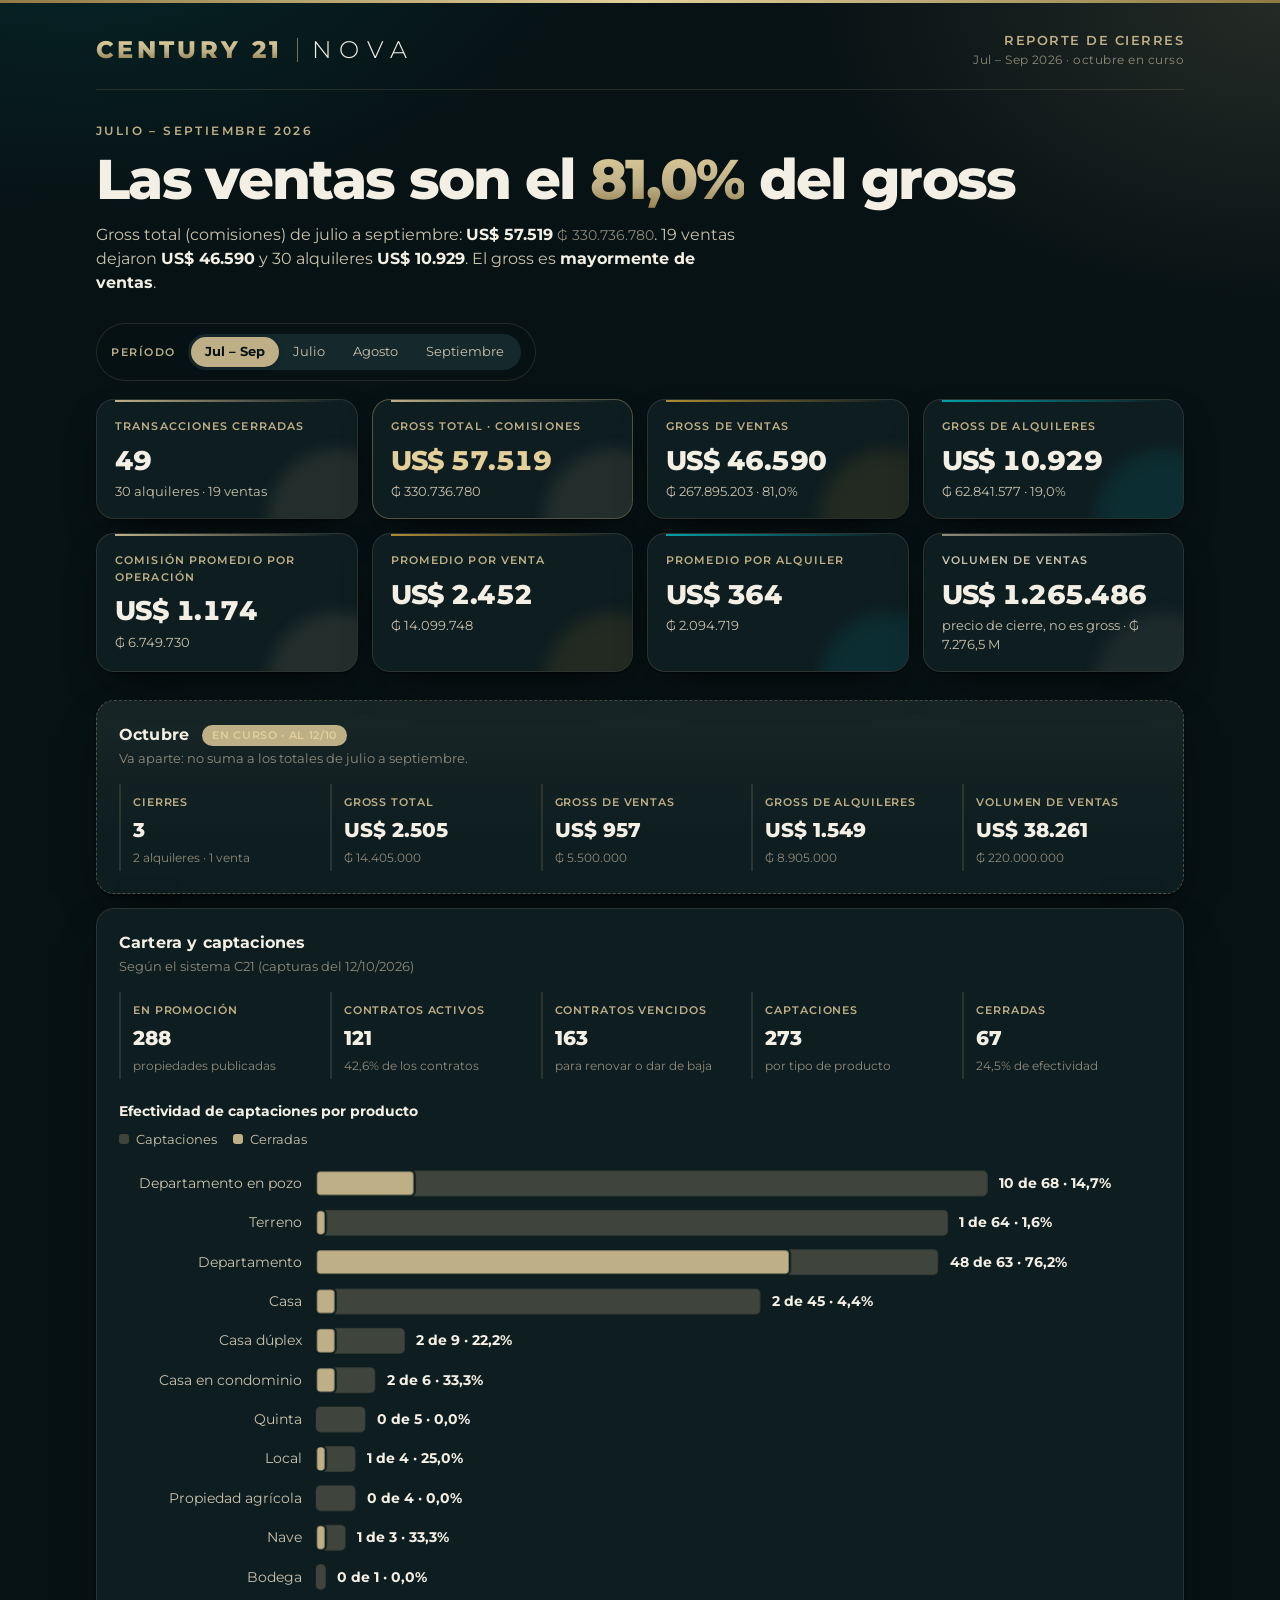
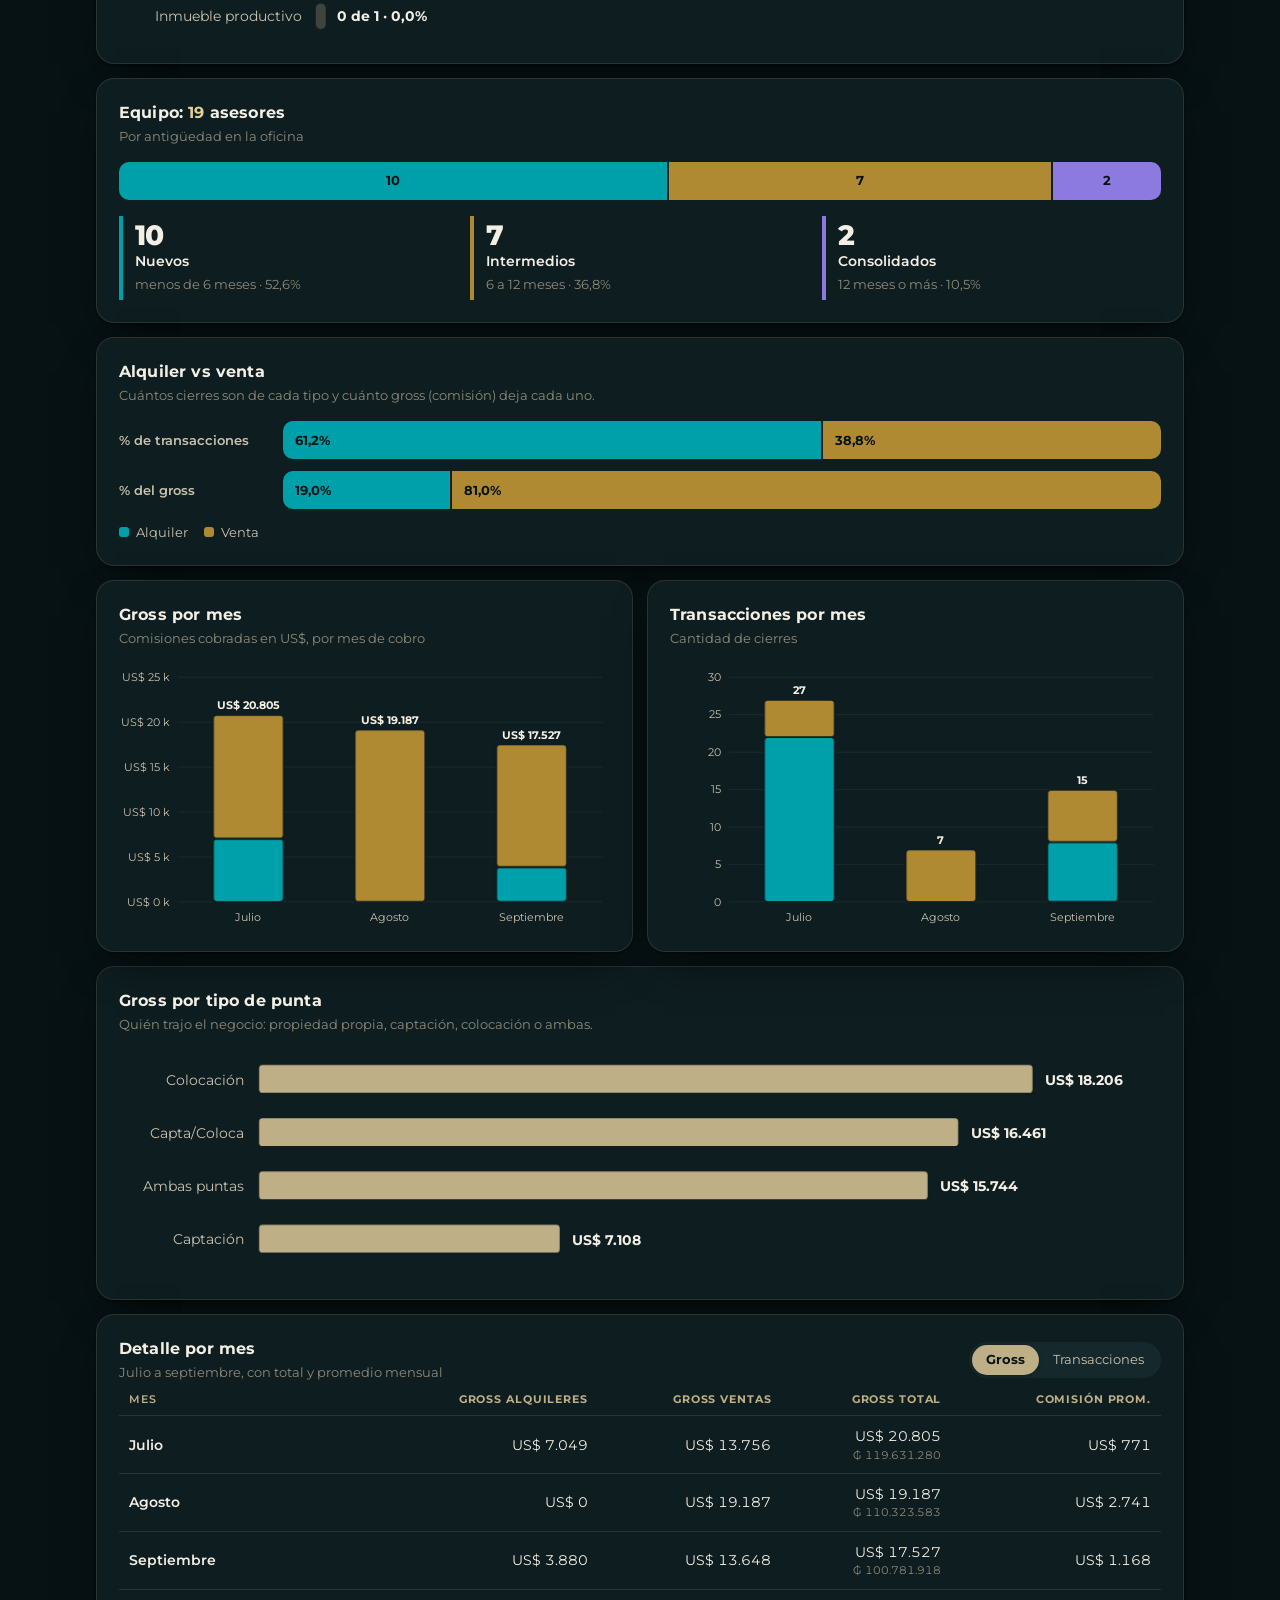
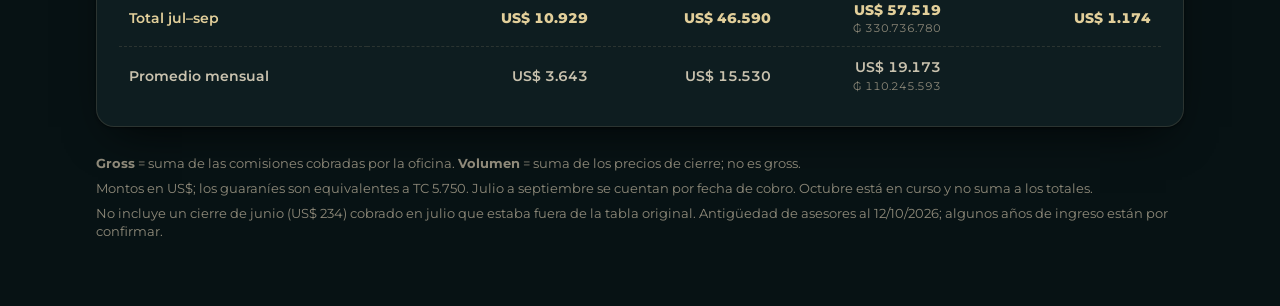
==== commit e2e817b9: "Agregar cartera y captaciones por producto (sistema C21, 12/10) Co-Authored-By: Claude Opus 5.5 <nor" ====
--- a/index.html
+++ b/index.html
@@ -58,6 +58,15 @@
     <div class="oct-grid" id="octGrid"></div>
   </section>
 
+  <section class="card capt" aria-label="Cartera y captaciones">
+    <h2>Cartera y captaciones</h2>
+    <p class="sub">Según el sistema C21 (capturas del 12/10/2026)</p>
+    <div class="oct-grid" id="cartGrid"></div>
+    <h3 class="capt-h">Efectividad de captaciones por producto</h3>
+    <div class="legend"><span style="--c:var(--capt)">Captaciones</span><span style="--c:var(--gold)">Cerradas</span></div>
+    <svg class="chart" id="cCapt" role="img" aria-label="Captaciones y cerradas por tipo de producto"></svg>
+  </section>
+
   <section class="card versus">
     <h2>Equipo: <span id="nEquipo">19</span> asesores</h2>
     <p class="sub">Por antigüedad en la oficina</p>
@@ -118,6 +127,22 @@
   ],
   /* Octubre al 12/10: 2 cierres en Gs (convertidos a TC) y 1 en US$ */
   oct: { alqN: 2, venN: 1, alqG: 1430000 / TC + 1300, venG: 5500000 / TC, venP: 220000000 / TC },
+  /* Cartera y captaciones: dashboard del sistema C21 (12/10/2026) */
+  cartera: { promocion: 288, activos: 121, vencidos: 163 },
+  captaciones: [
+    { k: 'Departamento en pozo', c: 68, x: 10 },
+    { k: 'Terreno', c: 64, x: 1 },
+    { k: 'Departamento', c: 63, x: 48 },
+    { k: 'Casa', c: 45, x: 2 },
+    { k: 'Casa dúplex', c: 9, x: 2 },
+    { k: 'Casa en condominio', c: 6, x: 2 },
+    { k: 'Quinta', c: 5, x: 0 },
+    { k: 'Local', c: 4, x: 1 },
+    { k: 'Propiedad agrícola', c: 4, x: 0 },
+    { k: 'Nave', c: 3, x: 1 },
+    { k: 'Bodega', c: 1, x: 0 },
+    { k: 'Inmueble productivo', c: 1, x: 0 }
+  ],
   /* Asesores por antigüedad al 12/10/2026 (años de ingreso por confirmar) */
   equipo: [
     { k: 'Nuevos', d: 'menos de 6 meses', n: 10, c: 'var(--alq)' },
@@ -185,6 +210,34 @@
     ['Volumen de ventas', usd(O.venP), gs(O.venP)]
   ];
   $('#octGrid').innerHTML = items.map(([k, v, s]) => `<div><small>${k}</small><b>${v}</b><span>${s}</span></div>`).join('');
+})();
+
+/* ---- Cartera y captaciones (no depende del filtro) ---- */
+(function () {
+  const C = D.cartera, tc = sum(D.captaciones.map(d => d.c)), tx = sum(D.captaciones.map(d => d.x));
+  const items = [
+    ['En promoción', fmtN(C.promocion), 'propiedades publicadas'],
+    ['Contratos activos', fmtN(C.activos), pct(div(C.activos, C.activos + C.vencidos)) + ' de los contratos'],
+    ['Contratos vencidos', fmtN(C.vencidos), 'para renovar o dar de baja'],
+    ['Captaciones', fmtN(tc), 'por tipo de producto'],
+    ['Cerradas', fmtN(tx), pct(div(tx, tc)) + ' de efectividad']
+  ];
+  $('#cartGrid').innerHTML = items.map(([k, v, s]) => `<div><small>${k}</small><b>${v}</b><span>${s}</span></div>`).join('');
+
+  const svg = $('#cCapt'), rows = D.captaciones, W = 900, rowH = 34, m = { l: 170, r: 150, t: 4 };
+  const H = m.t + rowH * rows.length + 4, iw = W - m.l - m.r, max = Math.max(...rows.map(d => d.c));
+  svg.setAttribute('viewBox', `0 0 ${W} ${H}`);
+  rows.forEach((d, i) => {
+    const y = m.t + i * rowH, wc = d.c / max * iw, wx = d.x / max * iw;
+    el('text', { x: m.l - 12, y: y + 21, 'text-anchor': 'end' }, svg).textContent = d.k;
+    const g = el('g', { class: 'growx', style: `animation-delay:${i * .04}s` }, svg);
+    el('rect', { x: m.l, y: y + 6, width: wc, height: 22, rx: 4, fill: 'var(--capt)' }, g);
+    if (d.x) el('rect', { x: m.l, y: y + 6, width: wx, height: 22, rx: 4, class: 'seg', fill: 'var(--gold)' }, g);
+    el('text', { x: m.l + wc + 10, y: y + 21, class: 'val' }, svg).textContent = `${d.x} de ${d.c} · ${pct(div(d.x, d.c))}`;
+    const hit = el('rect', { x: m.l, y: y + 2, width: iw, height: rowH - 4, fill: 'transparent' }, svg);
+    hit.addEventListener('mousemove', e => showTip(e, `<b>${d.k}</b>${plural(d.c, 'captación', 'captaciones')} · ${plural(d.x, 'cerrada', 'cerradas')}<br>Efectividad ${pct(div(d.x, d.c))}`));
+    hit.addEventListener('mouseleave', hideTip);
+  });
 })();
 
 /* ---- Equipo (no depende del filtro) ---- */
--- a/style.css
+++ b/style.css
@@ -18,6 +18,7 @@
   --alq: #00a0aa;           /* alquiler  — petróleo */
   --ven: #b08a33;           /* venta     — dorado   */
   --aqua: #8c7ae0;          /* 3.ª serie (equipo)   */
+  --capt: rgba(190, 175, 135, .28); /* captaciones (fondo de la barra) */
   --on-mark: #071214;
   --shadow: 0 1px 2px rgba(0,0,0,.5), 0 18px 44px -18px rgba(0,0,0,.85);
   --radius: 18px;
@@ -211,3 +212,9 @@
 .oct-grid b { display: block; font-size: 20px; font-weight: 800; margin-top: 4px; white-space: nowrap; }
 .oct-grid span { font-size: 12px; color: var(--text-3); }
 @media (max-width: 860px) { .oct-grid { grid-template-columns: repeat(2, 1fr); } }
+
+/* ---------- Cartera y captaciones ---------- */
+.card.capt { margin-bottom: 14px; }
+.card.capt .oct-grid { margin-bottom: 22px; }
+.capt-h { font-size: 14px; font-weight: 700; margin-bottom: 8px; }
+.card.capt .legend { margin: 0 0 10px; }
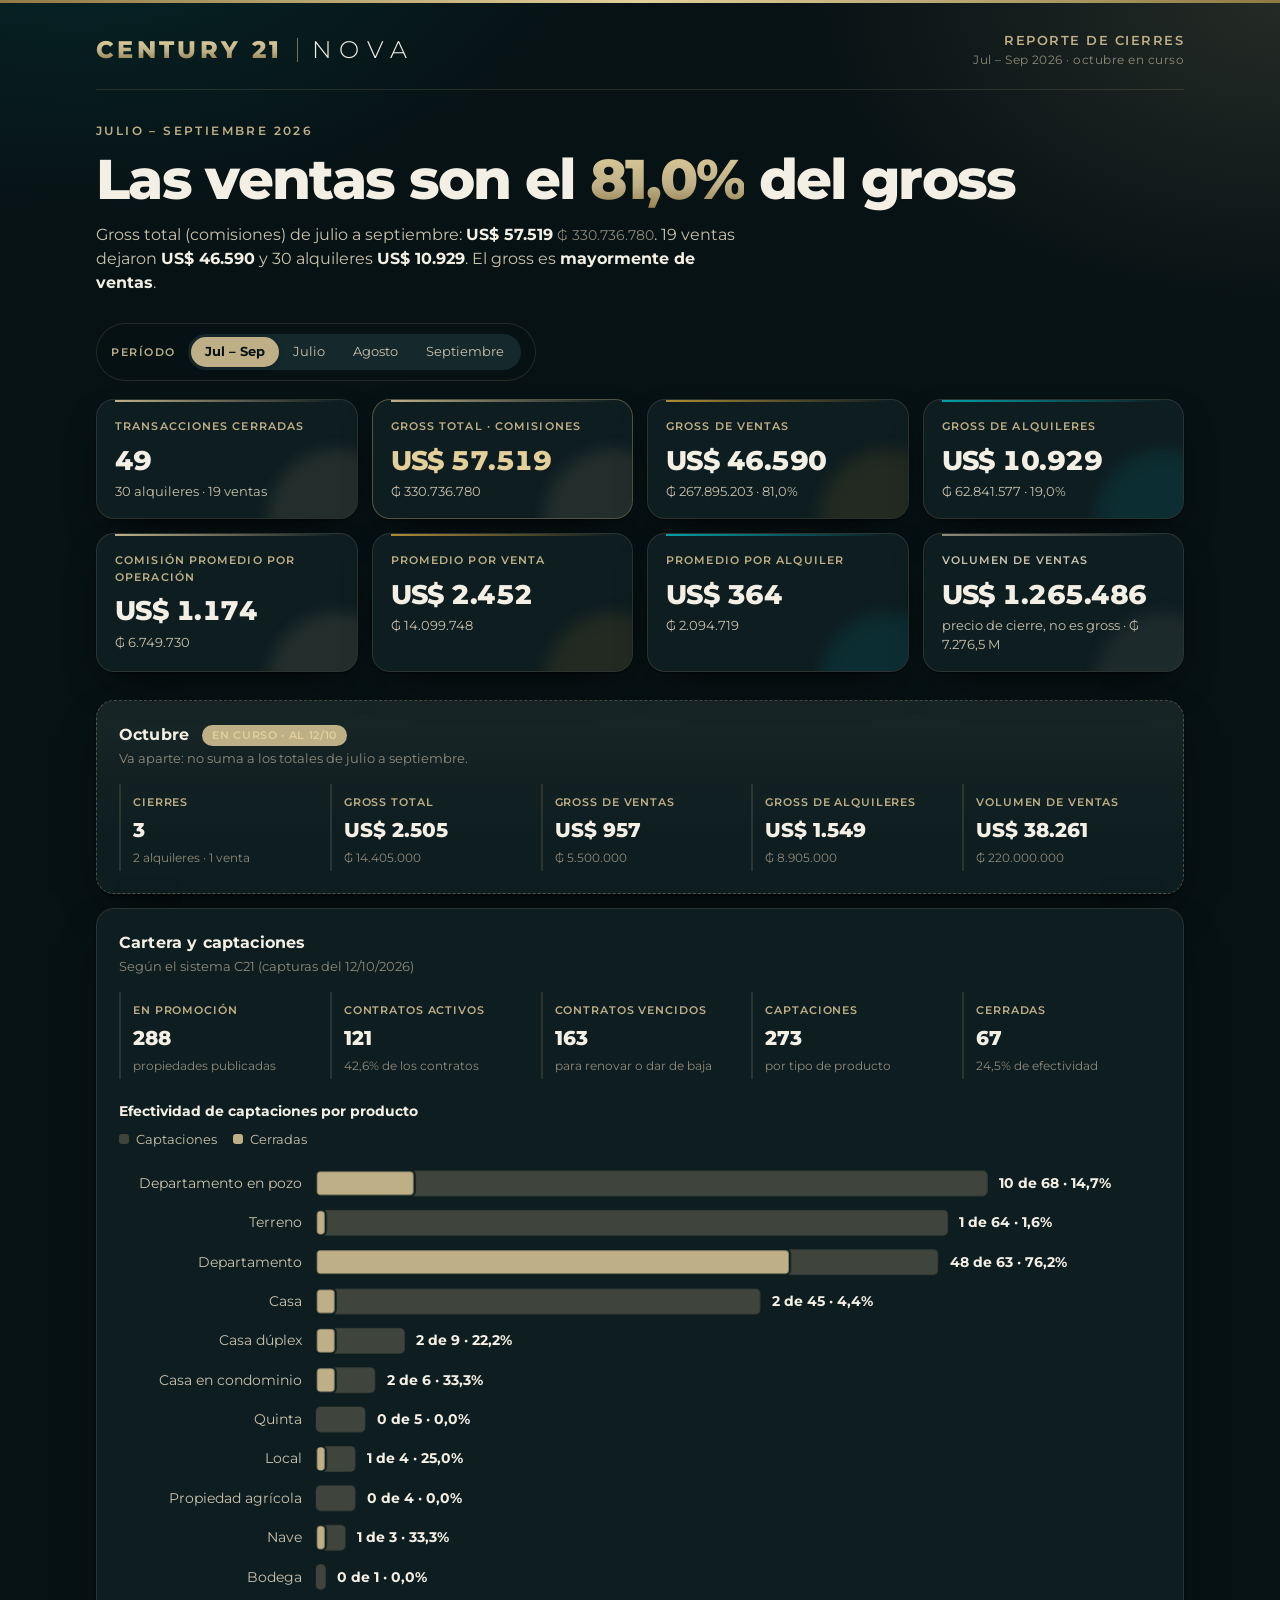
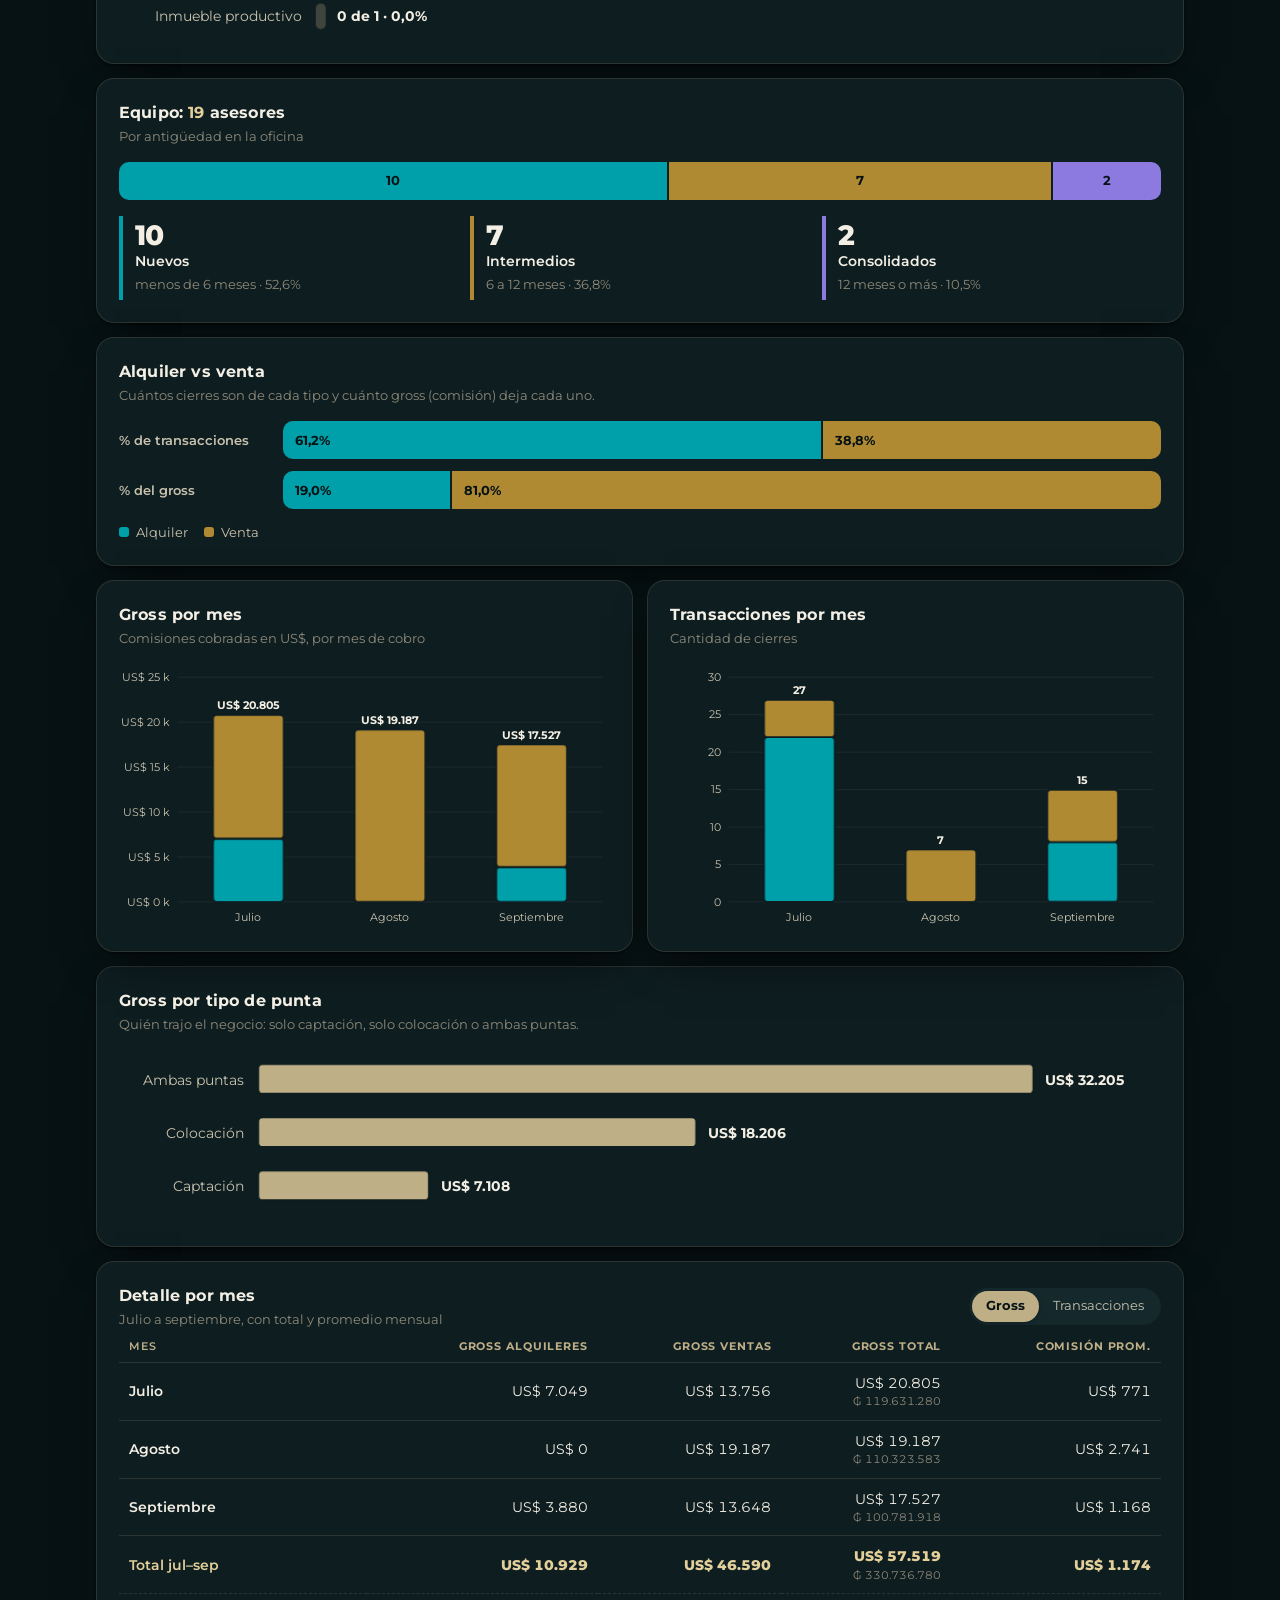
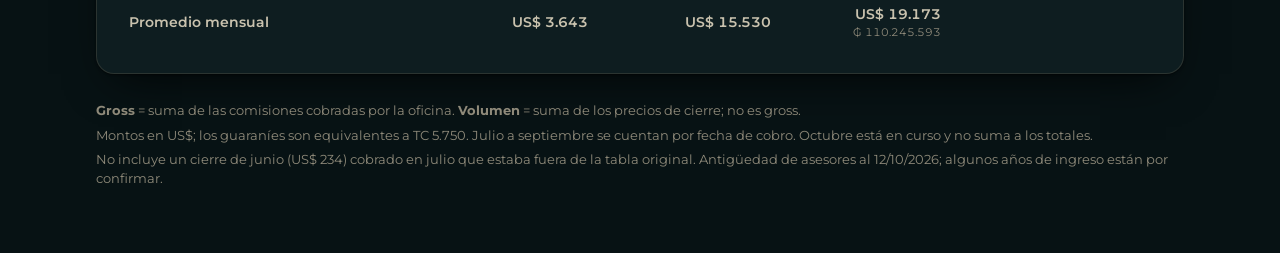
==== commit 7a99f4c7: "Unificar Capta/Coloca como Ambas puntas Co-Authored-By: Claude Opus 5.5 <noreply@anthropic.com>" ====
--- a/index.html
+++ b/index.html
@@ -89,7 +89,7 @@
 
   <section class="card" style="margin-bottom:14px">
     <h2>Gross por tipo de punta</h2>
-    <p class="sub">Quién trajo el negocio: propiedad propia, captación, colocación o ambas.</p>
+    <p class="sub">Quién trajo el negocio: solo captación, solo colocación o ambas puntas.</p>
     <svg class="chart" id="cLados" role="img" aria-label="Gross por tipo de punta"></svg>
   </section>
 
@@ -120,9 +120,9 @@
   alq: { n: [22, 0, 8], g: [7049.25, 0, 3879.72],   p: [7578.14, 0, 6483.96] },
   ven: { n: [5, 7, 7],  g: [13756.19, 19186.71, 13647.57], p: [407728, 453989, 403768.66] },
   lados: [
+    /* "Capta/Coloca" de la planilla se cuenta como Ambas puntas (mismo concepto) */
+    { k: 'Ambas puntas', n: [19, 5, 3], g: [9845.00 + 1513.83, 14700.75, 5899.00 + 246.55] },
     { k: 'Colocación',   n: [6, 0, 11], g: [8009.14, 0, 10196.74] },
-    { k: 'Capta/Coloca', n: [3, 5, 1],  g: [1513.83, 14700.75, 246.55] },
-    { k: 'Ambas puntas', n: [16, 0, 2], g: [9845.00, 0, 5899.00] },
     { k: 'Captación',    n: [2, 2, 1],  g: [1437.47, 4485.96, 1185.00] }
   ],
   /* Octubre al 12/10: 2 cierres en Gs (convertidos a TC) y 1 en US$ */
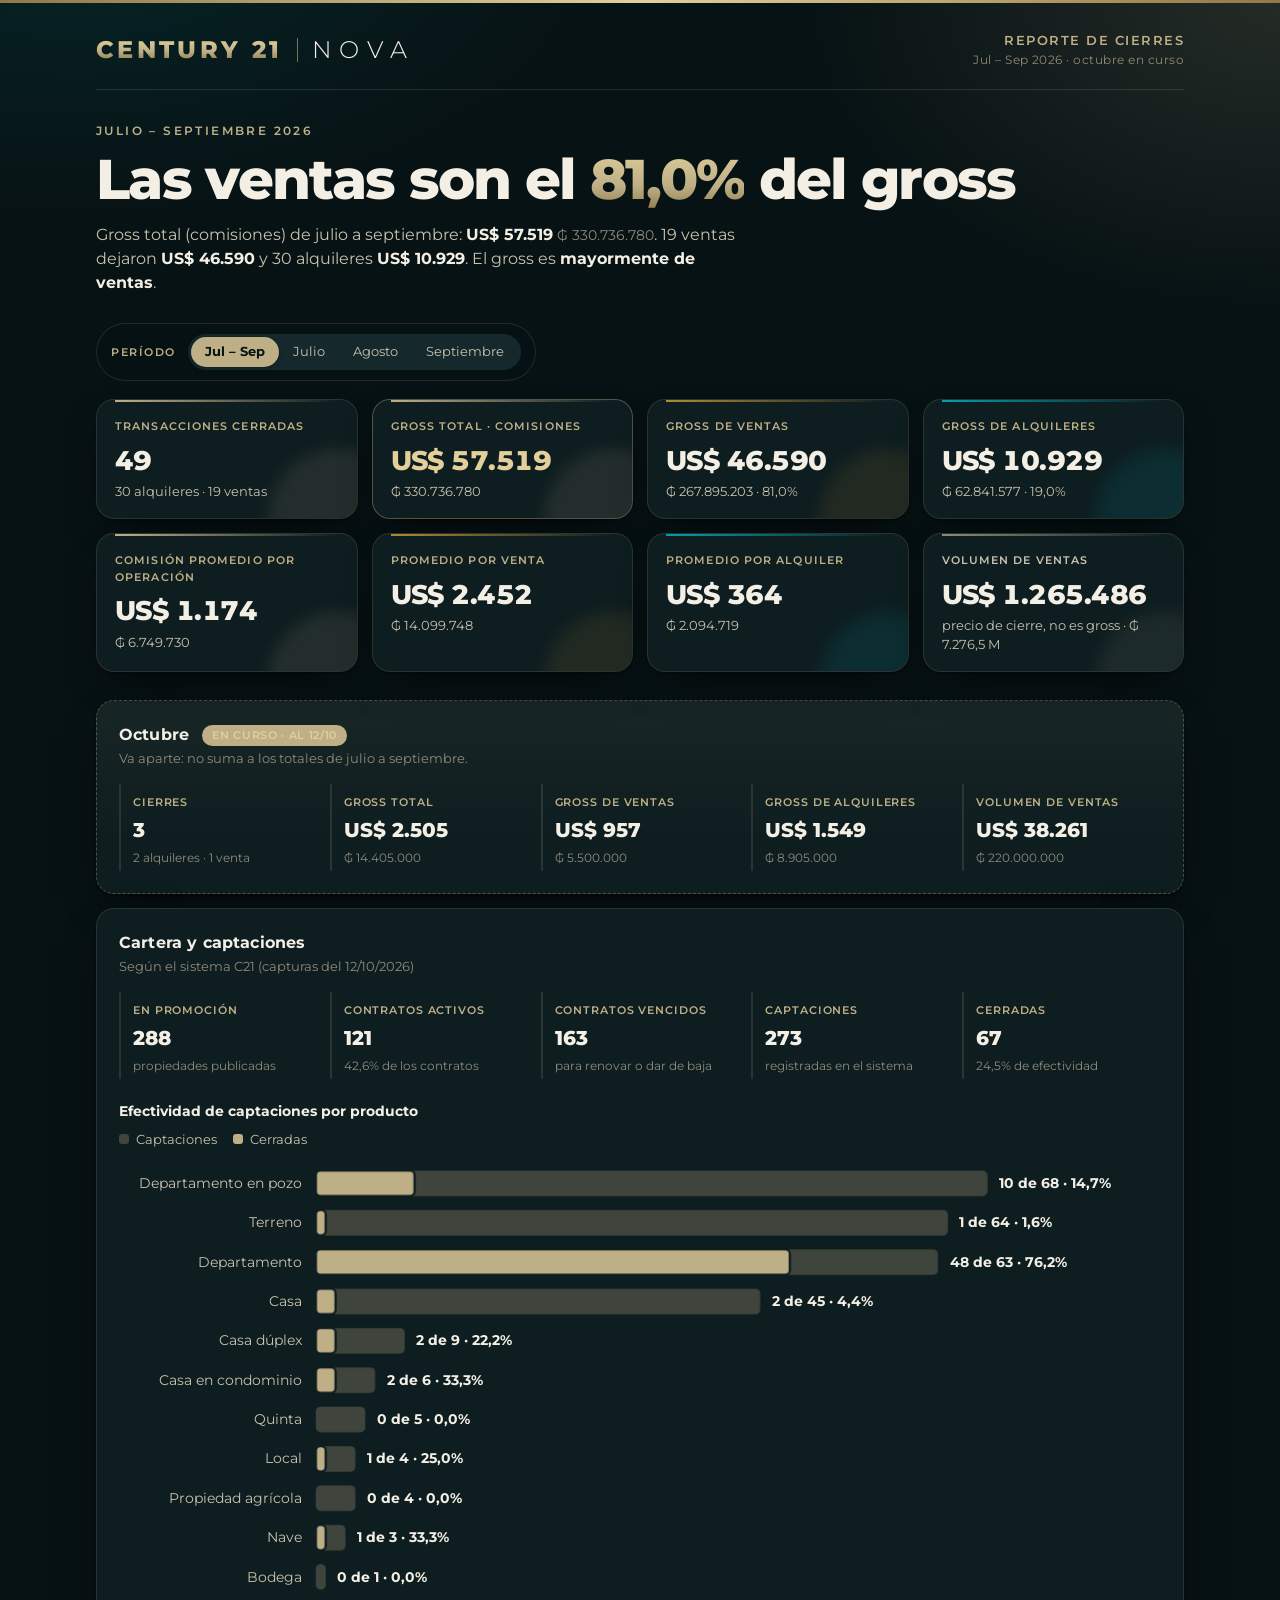
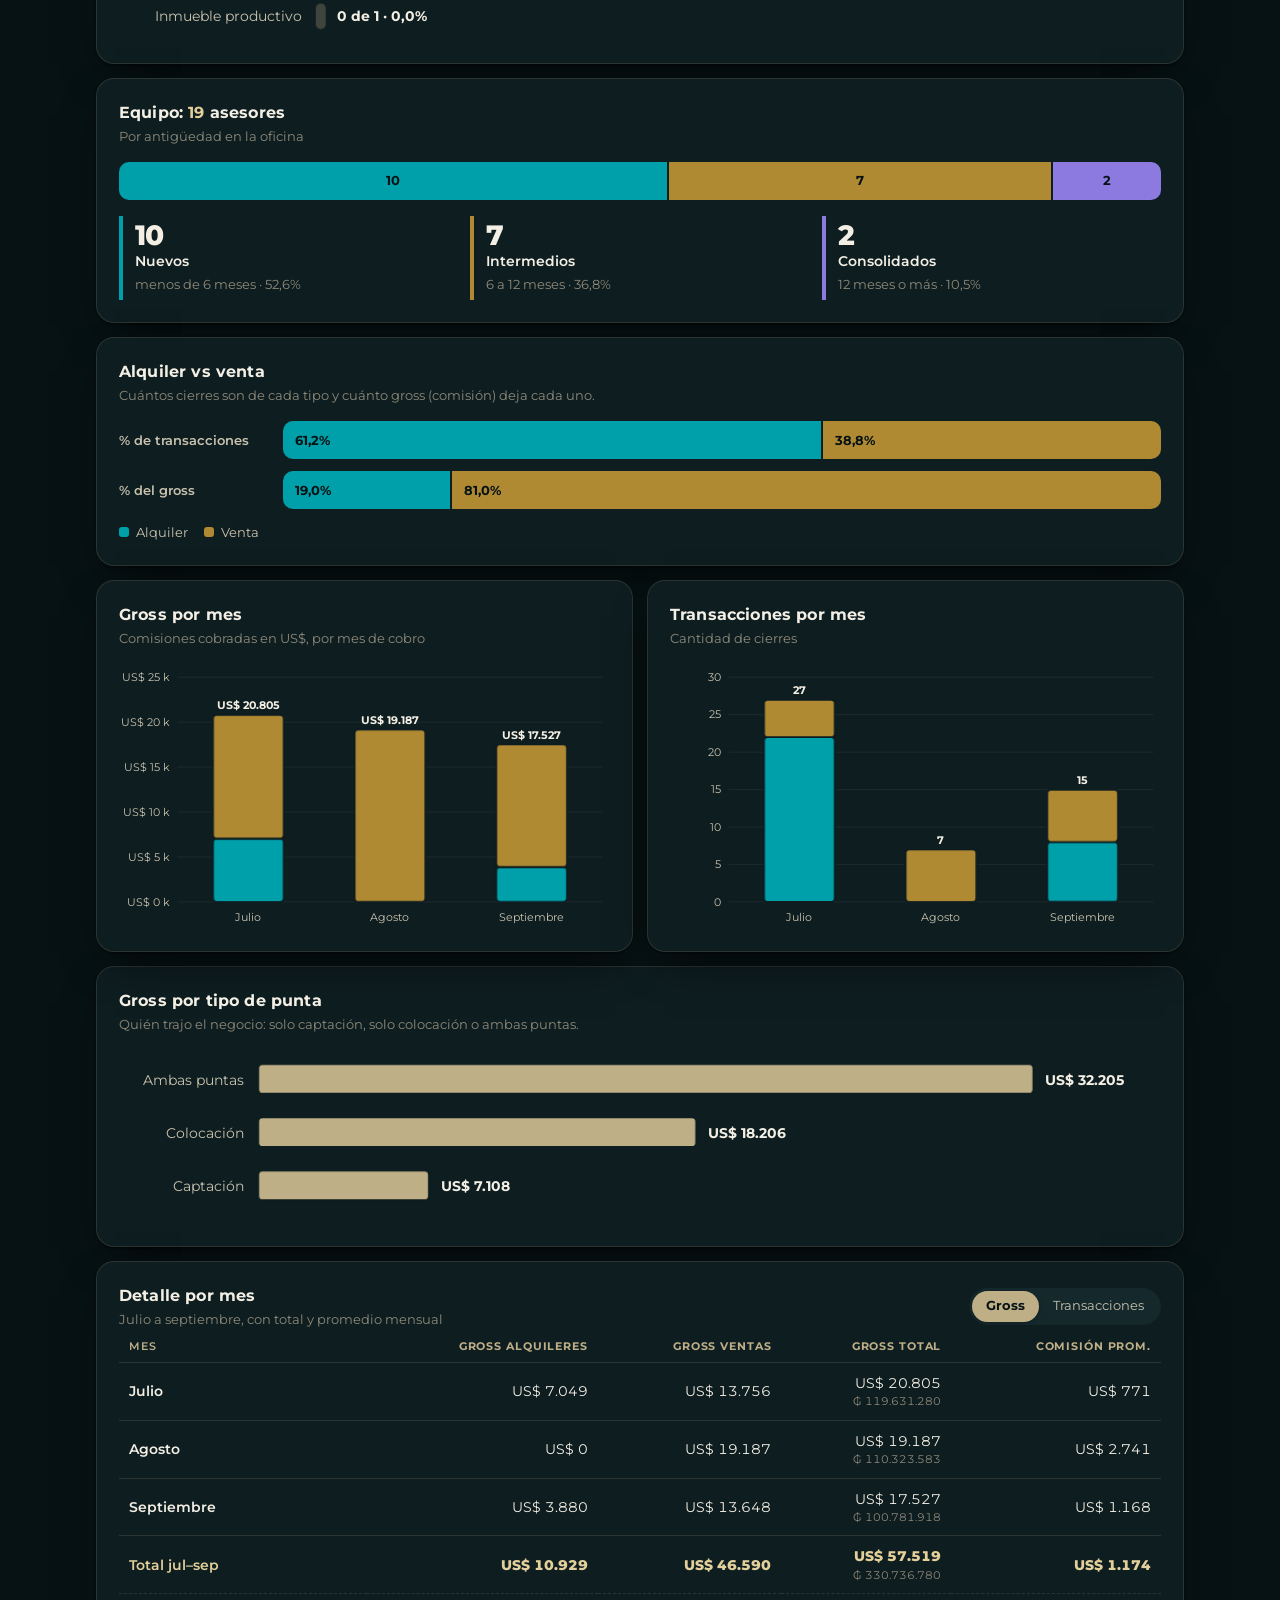
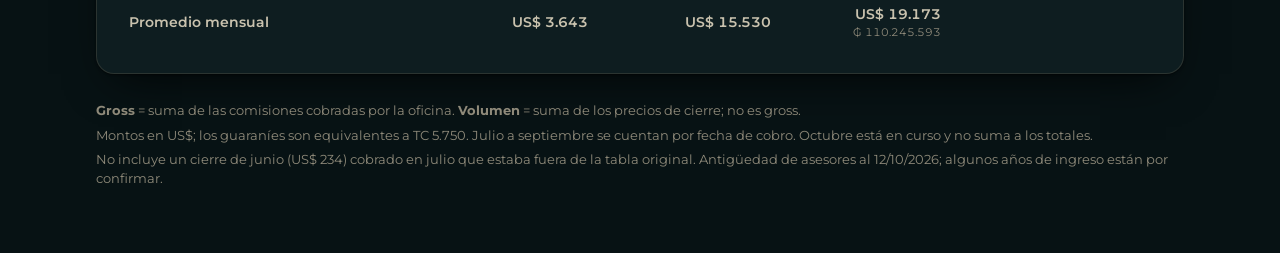
==== commit 7d6ad295: "Aclarar texto de captaciones registradas Co-Authored-By: Claude Opus 5.5 <noreply@anthropic.com>" ====
--- a/index.html
+++ b/index.html
@@ -219,7 +219,7 @@
     ['En promoción', fmtN(C.promocion), 'propiedades publicadas'],
     ['Contratos activos', fmtN(C.activos), pct(div(C.activos, C.activos + C.vencidos)) + ' de los contratos'],
     ['Contratos vencidos', fmtN(C.vencidos), 'para renovar o dar de baja'],
-    ['Captaciones', fmtN(tc), 'por tipo de producto'],
+    ['Captaciones', fmtN(tc), 'registradas en el sistema'],
     ['Cerradas', fmtN(tx), pct(div(tx, tc)) + ' de efectividad']
   ];
   $('#cartGrid').innerHTML = items.map(([k, v, s]) => `<div><small>${k}</small><b>${v}</b><span>${s}</span></div>`).join('');
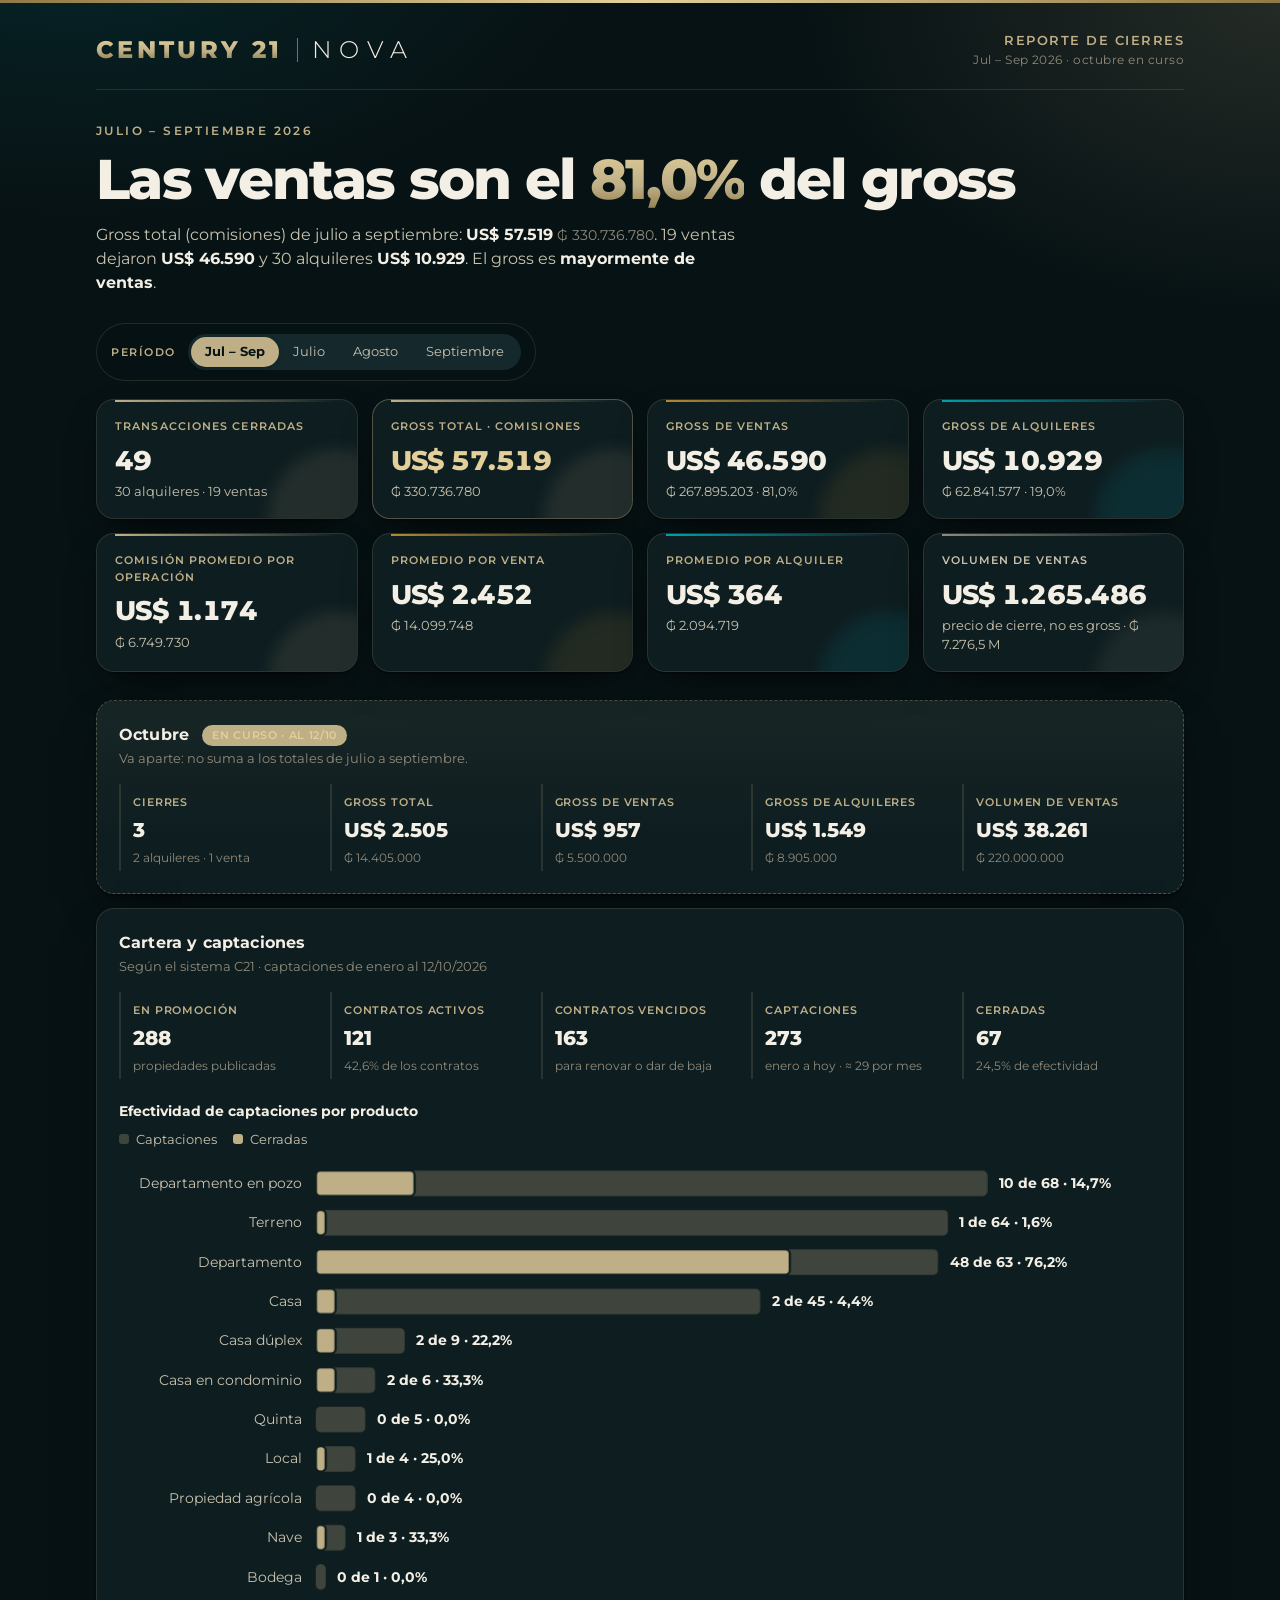
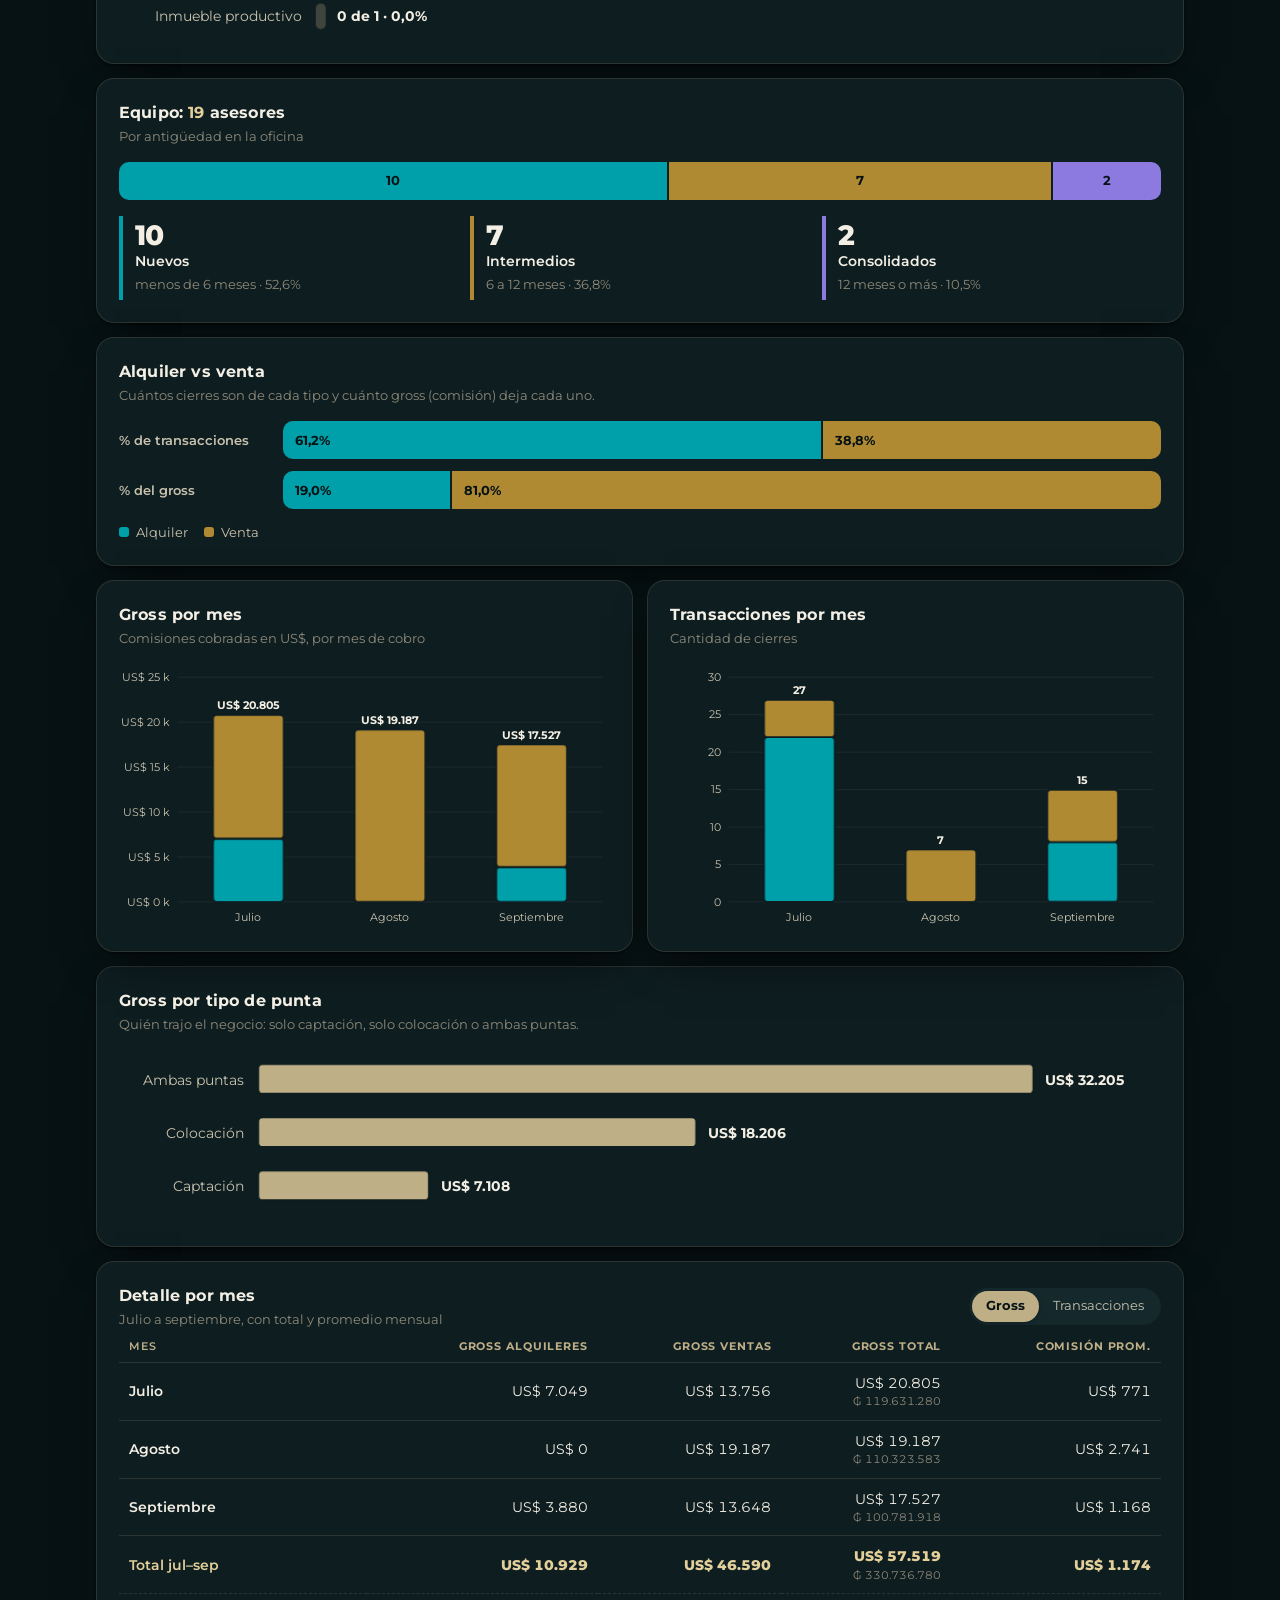
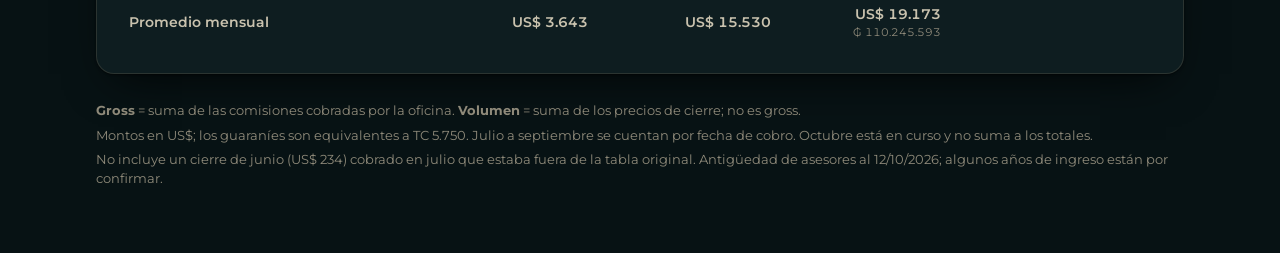
==== commit 363ba927: "Captaciones: período enero a hoy y promedio mensual Co-Authored-By: Claude Opus 5.5 <noreply@anthrop" ====
--- a/index.html
+++ b/index.html
@@ -60,7 +60,7 @@
 
   <section class="card capt" aria-label="Cartera y captaciones">
     <h2>Cartera y captaciones</h2>
-    <p class="sub">Según el sistema C21 (capturas del 12/10/2026)</p>
+    <p class="sub">Según el sistema C21 · captaciones de enero al 12/10/2026</p>
     <div class="oct-grid" id="cartGrid"></div>
     <h3 class="capt-h">Efectividad de captaciones por producto</h3>
     <div class="legend"><span style="--c:var(--capt)">Captaciones</span><span style="--c:var(--gold)">Cerradas</span></div>
@@ -214,12 +214,14 @@
 
 /* ---- Cartera y captaciones (no depende del filtro) ---- */
 (function () {
+  /* enero al 12/10/2026 = 9 meses y 12 días */
+  const MESES_CAPT = 9 + 12 / 31;
   const C = D.cartera, tc = sum(D.captaciones.map(d => d.c)), tx = sum(D.captaciones.map(d => d.x));
   const items = [
     ['En promoción', fmtN(C.promocion), 'propiedades publicadas'],
     ['Contratos activos', fmtN(C.activos), pct(div(C.activos, C.activos + C.vencidos)) + ' de los contratos'],
     ['Contratos vencidos', fmtN(C.vencidos), 'para renovar o dar de baja'],
-    ['Captaciones', fmtN(tc), 'registradas en el sistema'],
+    ['Captaciones', fmtN(tc), 'enero a hoy · ≈ ' + fmtN(tc / MESES_CAPT) + ' por mes'],
     ['Cerradas', fmtN(tx), pct(div(tx, tc)) + ' de efectividad']
   ];
   $('#cartGrid').innerHTML = items.map(([k, v, s]) => `<div><small>${k}</small><b>${v}</b><span>${s}</span></div>`).join('');
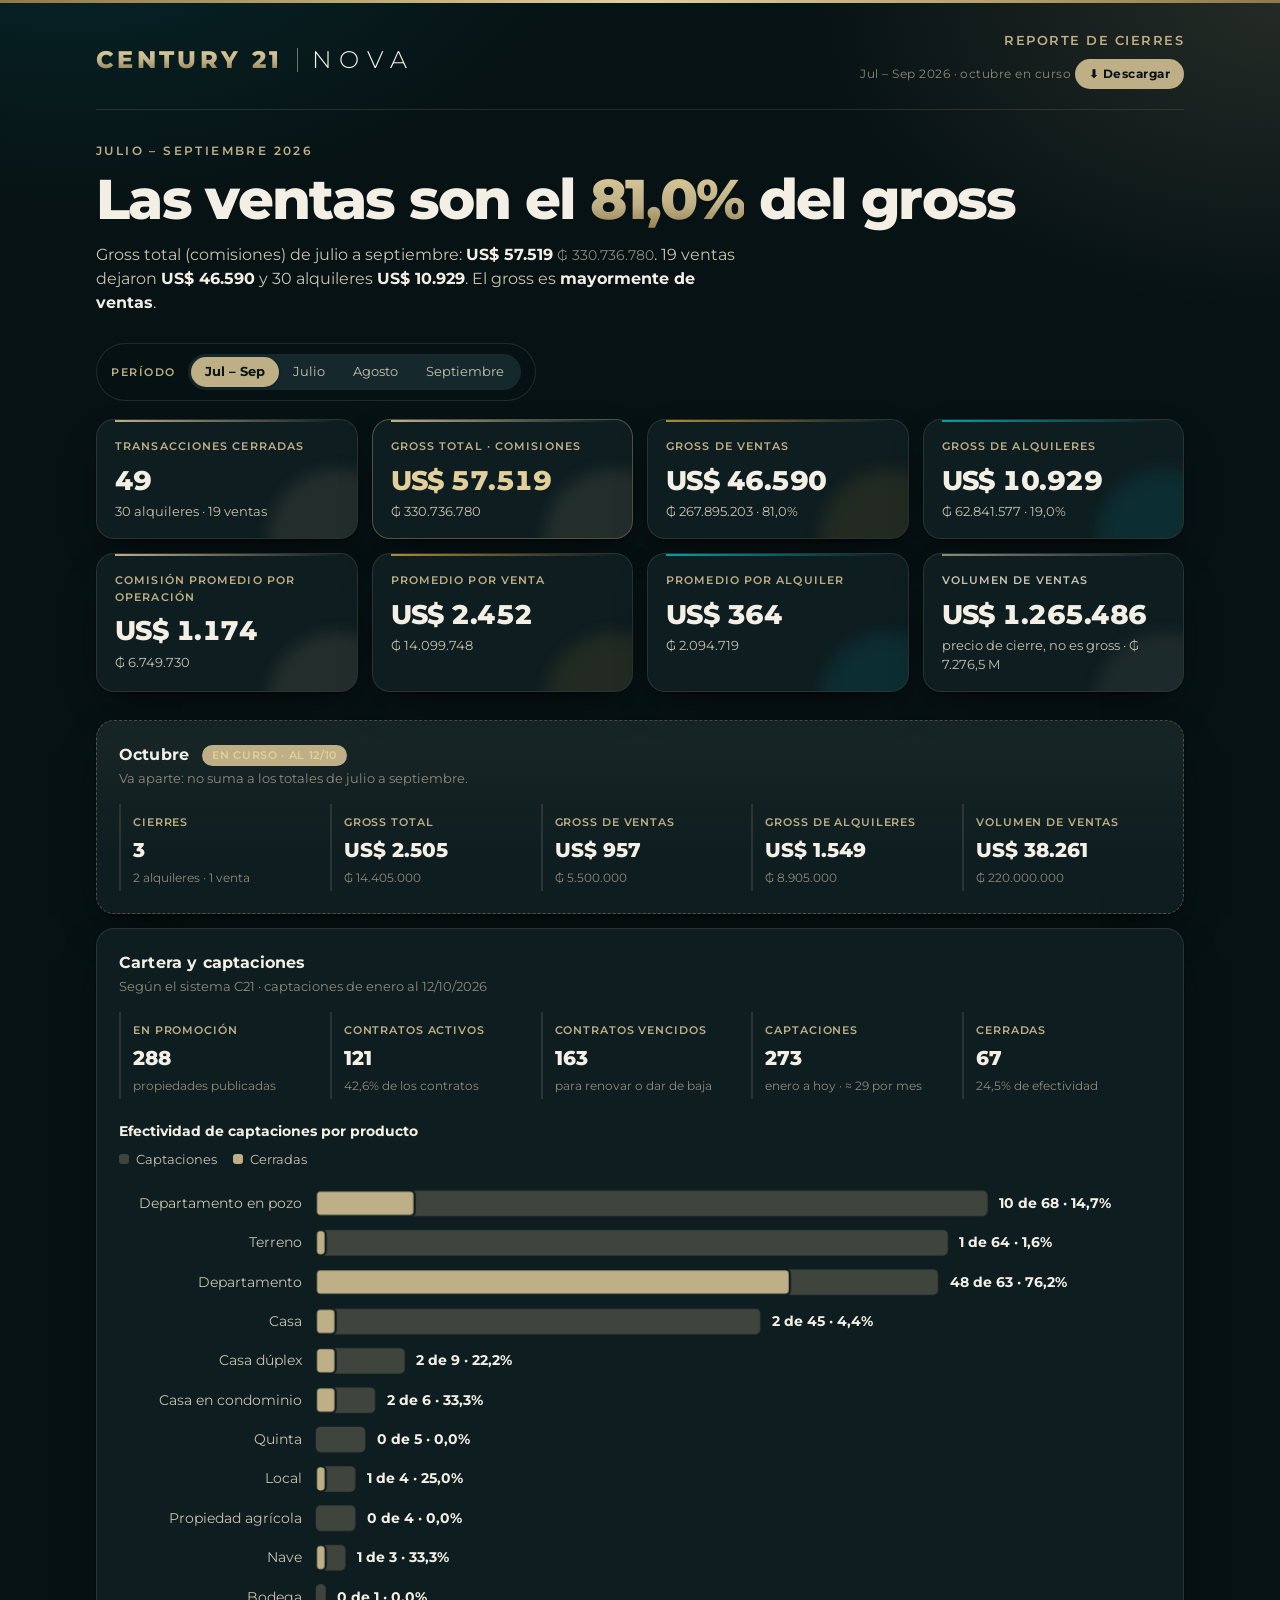
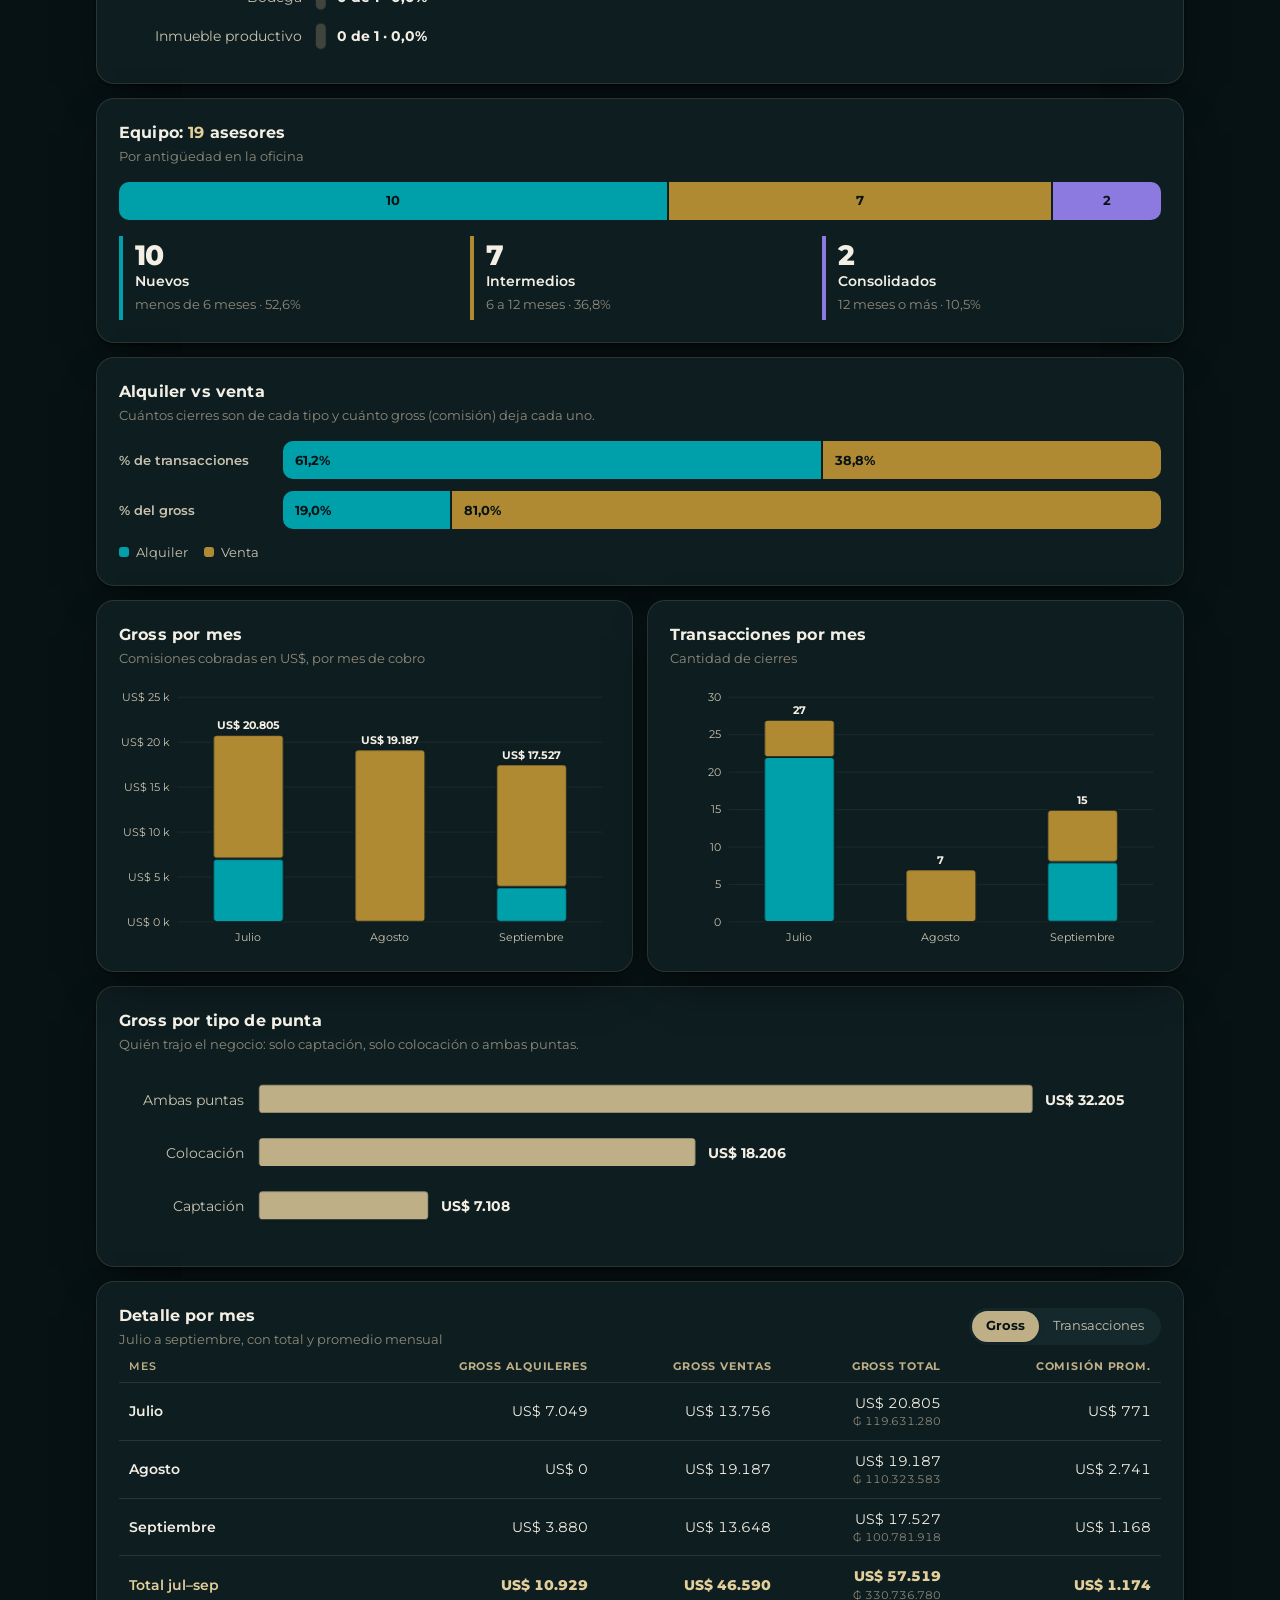
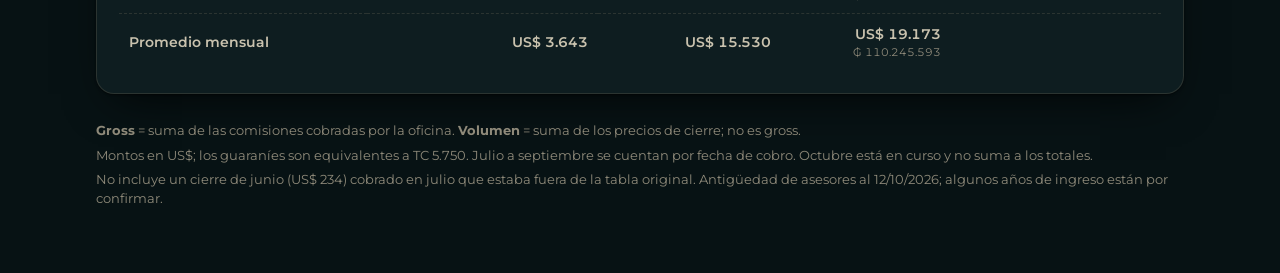
==== commit a0c150a4: "Botón Descargar y versión del reporte en un solo archivo Co-Authored-By: Claude Opus 5.5 <noreply@an" ====
--- a/index.html
+++ b/index.html
@@ -18,7 +18,9 @@
     <div class="logo-c21" role="img" aria-label="Century 21 Nova">
       <span class="word">CENTURY 21</span><span class="bar"></span><span class="nova">NOVA</span>
     </div>
-    <div class="meta"><b>Reporte de cierres</b>Jul – Sep 2026 · octubre en curso</div>
+    <div class="meta"><b>Reporte de cierres</b>Jul – Sep 2026 · octubre en curso
+      <!--descarga--><a class="btn-dl" href="reporte-nova.html" download="Reporte cierres Nova.html">⬇ Descargar</a><!--/descarga-->
+    </div>
   </header>
 
   <section class="hero">
--- a/style.css
+++ b/style.css
@@ -218,3 +218,12 @@
 .card.capt .oct-grid { margin-bottom: 22px; }
 .capt-h { font-size: 14px; font-weight: 700; margin-bottom: 8px; }
 .card.capt .legend { margin: 0 0 10px; }
+
+/* ---------- Botón de descarga ---------- */
+.btn-dl {
+  display: inline-block; margin-top: 8px; padding: 6px 14px; border-radius: 999px;
+  font-size: 12px; font-weight: 700; letter-spacing: .04em; text-decoration: none;
+  color: var(--on-mark); background: var(--gold); transition: background .15s, transform .15s;
+}
+.btn-dl:hover { background: var(--gold-hi); transform: translateY(-1px); }
+.btn-dl:focus-visible { outline: 2px solid var(--gold-hi); outline-offset: 2px; }
